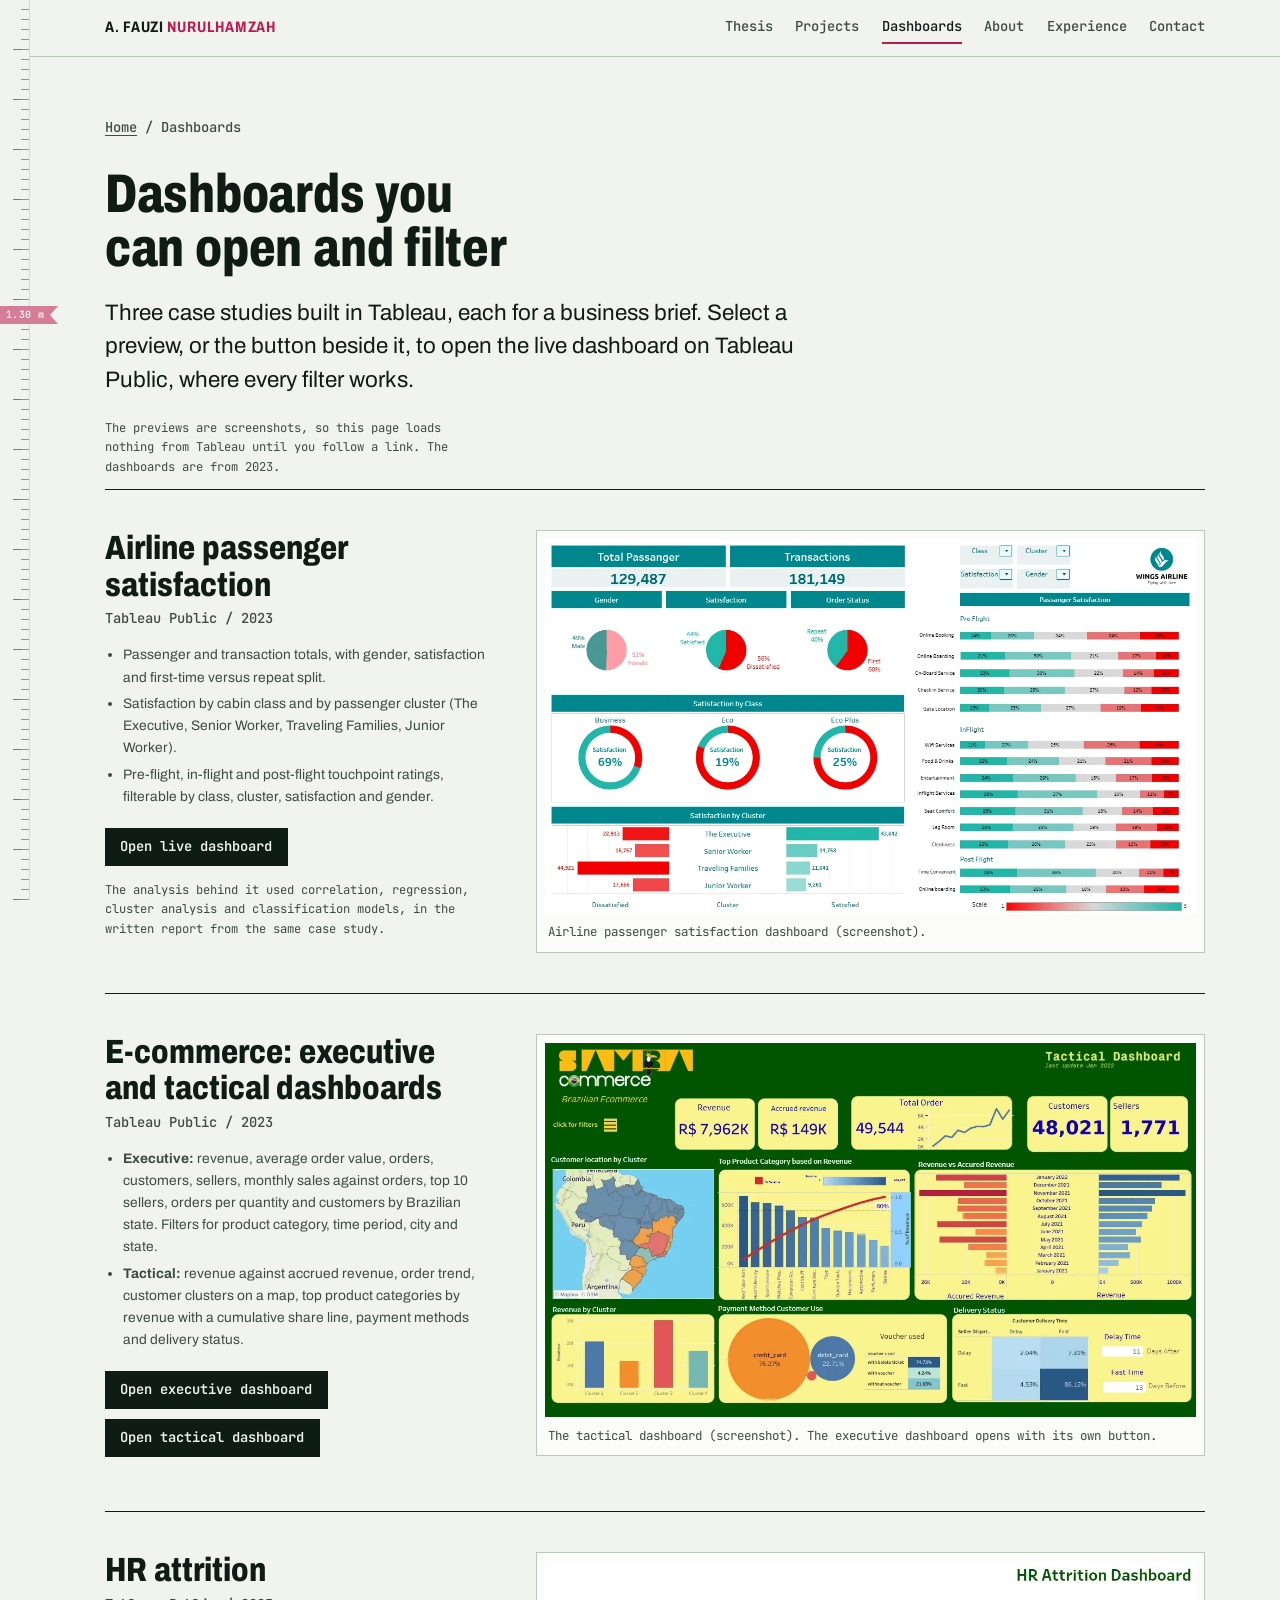
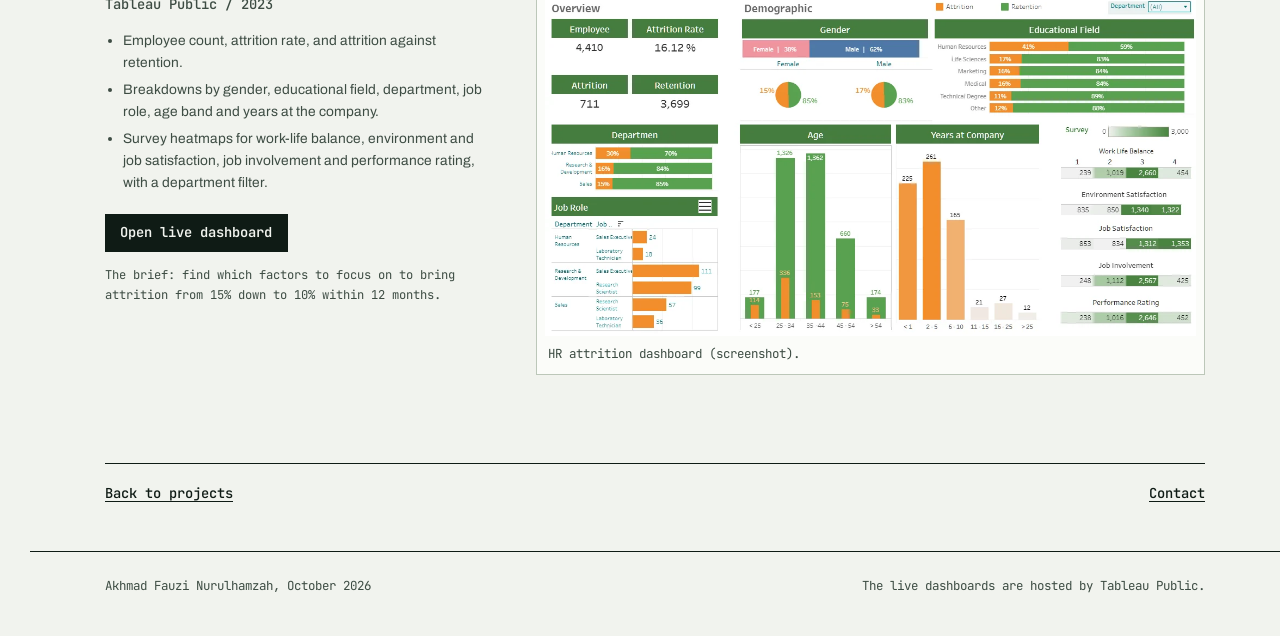
==== dashboards/index.html @ 2d0d829c "Add dashboards page and homepage gallery with Tableau previews and live links Previews are local scr" ====
<!doctype html>
<html lang="en">
<head>
  <meta charset="utf-8">
  <meta name="viewport" content="width=device-width, initial-scale=1">
  <title>Dashboards | A. F. Nurulhamzah</title>
  <meta name="description" content="Tableau dashboards on airline passenger satisfaction, e-commerce performance (executive and tactical) and HR attrition, each open live on Tableau Public.">
  <meta name="color-scheme" content="light dark">
  <link rel="canonical" href="https://anurulhamzah.github.io/dashboards/">
  <link rel="icon" href="../assets/favicon.svg" type="image/svg+xml">
  <link rel="preload" href="../assets/fonts/archivo-var.woff2" as="font" type="font/woff2" crossorigin>
  <link rel="stylesheet" href="../assets/css/style.css">
  <meta property="og:type" content="website">
  <meta property="og:title" content="Dashboards by Akhmad Fauzi Nurulhamzah">
  <meta property="og:description" content="Tableau dashboards you can open and filter live.">
  <meta property="og:url" content="https://anurulhamzah.github.io/dashboards/">
  <meta property="og:image" content="https://anurulhamzah.github.io/assets/og-image.png">
  <meta property="og:image:alt" content="Akhmad Fauzi Nurulhamzah portfolio">
  <meta name="twitter:card" content="summary_large_image">
</head>
<body>
  <a class="skip" href="#main">Skip to content</a>
  <div class="ruler" aria-hidden="true"><span class="ruler__flag">1.30 m</span></div>
  <header class="site-header">
    <div class="wrap">
      <a class="brand" href="../">A. Fauzi <span>Nurulhamzah</span></a>
      <nav class="nav" aria-label="Primary">
        <a href="../#thesis">Thesis</a>
        <a href="../#work">Projects</a>
        <a href="./" aria-current="page">Dashboards</a>
        <a href="../#about">About</a>
        <a href="../#experience">Experience</a>
        <a href="../#contact">Contact</a>
      </nav>
    </div>
  </header>

  <main id="main" class="paper">
    <div class="wrap">
      <p class="crumbs"><a href="../">Home</a> / Dashboards</p>
      <h1>Dashboards you can open and filter</h1>
      <p class="lede" style="max-width:56ch">Three case studies built in Tableau, each for a business brief. Select a preview, or the button beside it, to open the live dashboard on Tableau Public, where every filter works.</p>
      <p class="dash__note" style="margin-top:1rem">The previews are screenshots, so this page loads nothing from Tableau until you follow a link. The dashboards are from 2023.</p>

      <article class="dash" id="passenger">
        <div>
          <h2>Airline passenger satisfaction</h2>
          <p class="dash__tool">Tableau Public / 2023</p>
          <ul class="shows">
            <li>Passenger and transaction totals, with gender, satisfaction and first-time versus repeat split.</li>
            <li>Satisfaction by cabin class and by passenger cluster (The Executive, Senior Worker, Traveling Families, Junior Worker).</li>
            <li>Pre-flight, in-flight and post-flight touchpoint ratings, filterable by class, cluster, satisfaction and gender.</li>
          </ul>
          <div class="dash__actions">
            <a class="btn" href="https://public.tableau.com/app/profile/akhmad.fauzi.nurulhamzah/viz/DashboardGFPSimplify/DashboardGFP" rel="noopener">Open live dashboard</a>
          </div>
          <p class="dash__note">The analysis behind it used correlation, regression, cluster analysis and classification models, in the written report from the same case study.</p>
        </div>
        <figure class="dash__media">
          <div class="plate">
            <a href="https://public.tableau.com/app/profile/akhmad.fauzi.nurulhamzah/viz/DashboardGFPSimplify/DashboardGFP" rel="noopener" aria-label="Open the live airline passenger satisfaction dashboard on Tableau Public">
              <img src="../assets/img/dash-passenger.webp" width="1200" height="698" loading="lazy" alt="Teal airline passenger satisfaction dashboard: totals of passengers and transactions, pie charts by gender, satisfaction and order status, satisfaction by class and by cluster, and rated touchpoints before, during and after the flight.">
            </a>
            <figcaption>Airline passenger satisfaction dashboard (screenshot).</figcaption>
          </div>
        </figure>
      </article>

      <article class="dash" id="samba">
        <div>
          <h2>E-commerce: executive and tactical dashboards</h2>
          <p class="dash__tool">Tableau Public / 2023</p>
          <ul class="shows">
            <li><strong>Executive:</strong> revenue, average order value, orders, customers, sellers, monthly sales against orders, top 10 sellers, orders per quantity and customers by Brazilian state. Filters for product category, time period, city and state.</li>
            <li><strong>Tactical:</strong> revenue against accrued revenue, order trend, customer clusters on a map, top product categories by revenue with a cumulative share line, payment methods and delivery status.</li>
          </ul>
          <div class="dash__actions">
            <a class="btn" href="https://public.tableau.com/app/profile/akhmad.fauzi.nurulhamzah/viz/W10W11AkhmadFauziNurulhamzahIntermediate/Dashboard" rel="noopener">Open executive dashboard</a>
            <a class="btn" href="https://public.tableau.com/app/profile/akhmad.fauzi.nurulhamzah/viz/W10W11_JAN23_Akhmaf_Fauzi_Advanced_Samba_Commerce/Dashboard2" rel="noopener">Open tactical dashboard</a>
          </div>
        </div>
        <figure class="dash__media">
          <div class="plate">
            <a href="https://public.tableau.com/app/profile/akhmad.fauzi.nurulhamzah/viz/W10W11_JAN23_Akhmaf_Fauzi_Advanced_Samba_Commerce/Dashboard2" rel="noopener" aria-label="Open the live tactical dashboard on Tableau Public">
              <img src="../assets/img/dash-samba-tactical.webp" width="1200" height="688" loading="lazy" alt="Green and yellow tactical dashboard for a Brazilian e-commerce company: revenue, orders, customers and sellers, a map of customer clusters, top product categories by revenue, payment methods and delivery status.">
            </a>
            <figcaption>The tactical dashboard (screenshot). The executive dashboard opens with its own button.</figcaption>
          </div>
        </figure>
      </article>

      <article class="dash" id="hr">
        <div>
          <h2>HR attrition</h2>
          <p class="dash__tool">Tableau Public / 2023</p>
          <ul class="shows">
            <li>Employee count, attrition rate, and attrition against retention.</li>
            <li>Breakdowns by gender, educational field, department, job role, age band and years at the company.</li>
            <li>Survey heatmaps for work-life balance, environment and job satisfaction, job involvement and performance rating, with a department filter.</li>
          </ul>
          <div class="dash__actions">
            <a class="btn" href="https://public.tableau.com/app/profile/akhmad.fauzi.nurulhamzah/viz/HRAttrition_16854692221310/Dashboard1" rel="noopener">Open live dashboard</a>
          </div>
          <p class="dash__note">The brief: find which factors to focus on to bring attrition from 15% down to 10% within 12 months.</p>
        </div>
        <figure class="dash__media">
          <div class="plate">
            <a href="https://public.tableau.com/app/profile/akhmad.fauzi.nurulhamzah/viz/HRAttrition_16854692221310/Dashboard1" rel="noopener" aria-label="Open the live HR attrition dashboard on Tableau Public">
              <img src="../assets/img/dash-hr-attrition.webp" width="1200" height="688" loading="lazy" alt="Green and orange HR attrition dashboard: employee, attrition and retention counts, gender and education breakdowns, department, job role, age and years at company charts, and survey score heatmaps.">
            </a>
            <figcaption>HR attrition dashboard (screenshot).</figcaption>
          </div>
        </figure>
      </article>

      <div class="next"><a href="../#work">Back to projects</a><a href="../#contact">Contact</a></div>
    </div>
  </main>

  <footer class="site-footer">
    <div class="wrap">
      <span>Akhmad Fauzi Nurulhamzah, October 2026</span>
      <span>The live dashboards are hosted by Tableau Public.</span>
    </div>
  </footer>
  <script src="../assets/js/main.js" defer></script>
</body>
</html>
---- assets/css/style.css ----
/* Akhmad Fauzi Nurulhamzah - portfolio
   Concept: a forest-inventory field sheet. A breast-height ruler runs down the margin,
   with a survey-tape flag at 1.30 m, the height at which tree diameter (DBH) is measured. */

@font-face {
  font-family: "Archivo";
  src: url("../fonts/archivo-var.woff2") format("woff2");
  font-weight: 100 900;
  font-stretch: 62% 125%;
  font-style: normal;
  font-display: swap;
}
@font-face {
  font-family: "JetBrains Mono";
  src: url("../fonts/jetbrains-mono-var.woff2") format("woff2");
  font-weight: 100 800;
  font-style: normal;
  font-display: swap;
}

:root {
  --paper: #f1f3ee;
  --paper-2: #e5e9e0;
  --plate: #fbfcf9;
  --ink: #0f1b15;
  --ink-2: #3d4c43;
  --rule: #bcc7b9;
  --canopy: #1d5a46;
  --tape: #bd1b50;
  --tape-ink: #ffffff;
  --focus: #0f1b15;

  --font-sans: "Archivo", "Segoe UI", system-ui, -apple-system, "Helvetica Neue", Arial, sans-serif;
  --font-mono: "JetBrains Mono", ui-monospace, "Cascadia Mono", Consolas, monospace;

  --step--1: clamp(0.8rem, 0.78rem + 0.1vw, 0.875rem);
  --step-0: clamp(1rem, 0.97rem + 0.15vw, 1.0625rem);
  --step-1: clamp(1.2rem, 1.1rem + 0.5vw, 1.4rem);
  --step-2: clamp(1.5rem, 1.25rem + 1.2vw, 2.1rem);
  --step-3: clamp(2rem, 1.5rem + 2.4vw, 3.4rem);
  --step-4: clamp(2.5rem, 1.6rem + 4.4vw, 5.2rem);

  --gutter: clamp(1rem, 4vw, 2.5rem);
  --measure: 66ch;
  --max: 1180px;
}

@media (prefers-color-scheme: dark) {
  :root {
    --paper: #0b140f;
    --paper-2: #131f18;
    --plate: #e9eee5;
    --ink: #e9efe6;
    --ink-2: #a8b8ae;
    --rule: #2b3b31;
    --canopy: #6fcf9f;
    --tape: #ff6b98;
    --tape-ink: #0b140f;
    --focus: #e9efe6;
  }
}

*, *::before, *::after { box-sizing: border-box; }
html { -webkit-text-size-adjust: 100%; scroll-padding-top: 5rem; }
body {
  margin: 0;
  background: var(--paper);
  color: var(--ink);
  font-family: var(--font-sans);
  font-size: var(--step-0);
  line-height: 1.6;
  font-feature-settings: "ss01", "tnum" 0;
  text-rendering: optimizeLegibility;
}
img, svg { max-width: 100%; height: auto; display: block; }
figure { margin: 0; }
.hero__grid > *, .feature > *, .row > *, .approach > *, .about > *, .contact > *, .skills > div > *,
.timeline > li > *, .paper__grid > *, .section__head > * { min-width: 0; }
.facts > div, .keynums > div { min-width: 0; overflow-wrap: anywhere; }
a { color: inherit; text-decoration-thickness: 1px; text-underline-offset: 0.2em; }
a:hover { color: var(--canopy); }
:focus-visible { outline: 3px solid var(--focus); outline-offset: 3px; border-radius: 2px; }
::selection { background: var(--tape); color: var(--tape-ink); }

.skip {
  position: absolute; left: var(--gutter); top: -4rem; z-index: 100;
  background: var(--ink); color: var(--paper); padding: 0.6rem 1rem;
}
.skip:focus { top: 0.5rem; }

.wrap { width: 100%; max-width: var(--max); margin-inline: auto; padding-inline: var(--gutter); }

/* ---------- ruler: the visual signature ---------- */
.ruler {
  position: fixed; inset: 0 auto 0 0; width: 30px; z-index: 5; pointer-events: none;
  border-right: 1px solid var(--rule);
  background:
    repeating-linear-gradient(to top, var(--ink-2) 0 1px, transparent 1px 10px) right / 8px 100% no-repeat,
    repeating-linear-gradient(to top, var(--ink) 0 1px, transparent 1px 50px) right / 16px 100% no-repeat;
  opacity: 0.55;
  display: none;
}
.ruler__flag {
  position: absolute; left: 0; top: 35%; transform: translateY(-50%);
  height: 18px; width: 58px; background: var(--tape); color: var(--tape-ink);
  font: 600 10px/18px var(--font-mono); letter-spacing: 0.04em; padding-left: 6px;
  clip-path: polygon(0 0, 100% 0, calc(100% - 8px) 50%, 100% 100%, 0 100%);
  opacity: 1;
}
@media (min-width: 1100px) {
  .ruler { display: block; }
  body { padding-left: 30px; }
}

/* ---------- header ---------- */
.site-header {
  position: sticky; top: 0; z-index: 20;
  background: color-mix(in srgb, var(--paper) 94%, transparent);
  backdrop-filter: blur(6px);
  border-bottom: 1px solid var(--rule);
}
.site-header .wrap { display: flex; align-items: center; justify-content: space-between; gap: 1rem; min-height: 3.5rem; }
.brand { font: 700 0.95rem/1 var(--font-sans); font-stretch: 80%; letter-spacing: 0.06em; text-transform: uppercase; text-decoration: none; white-space: nowrap; }
.brand span { color: var(--tape); }
.nav { display: flex; gap: 0.25rem 1.4rem; overflow-x: auto; scrollbar-width: none; }
.nav::-webkit-scrollbar { display: none; }
.nav a { font: 500 var(--step--1)/1 var(--font-mono); text-decoration: none; padding: 0.5rem 0; white-space: nowrap; border-bottom: 2px solid transparent; color: var(--ink-2); }
.nav a:hover, .nav a[aria-current="true"], .nav a[aria-current="page"] { color: var(--ink); border-bottom-color: var(--tape); }

/* ---------- type ---------- */
h1, h2, h3, h4 { font-family: var(--font-sans); margin: 0; line-height: 1.08; letter-spacing: -0.01em; }
h1 { font-size: var(--step-4); font-weight: 800; font-stretch: 78%; letter-spacing: -0.005em; word-spacing: 0.06em; line-height: 1; text-wrap: balance; }
h2 { font-size: var(--step-3); font-weight: 800; font-stretch: 80%; letter-spacing: 0; word-spacing: 0.05em; text-wrap: balance; }
h3 { font-size: var(--step-1); font-weight: 700; font-stretch: 92%; line-height: 1.2; letter-spacing: 0; word-spacing: 0.04em; }
p { margin: 0 0 1em; max-width: var(--measure); text-wrap: pretty; }
.mono, .kicker, .meta, .tag { font-family: var(--font-mono); }
.kicker { font-size: var(--step--1); letter-spacing: 0.02em; color: var(--ink-2); margin: 0 0 1.25rem; }
.kicker b { color: var(--tape); font-weight: 600; }
.lede { font-size: var(--step-1); line-height: 1.5; max-width: 38ch; }
.small { font-size: var(--step--1); color: var(--ink-2); }

/* ---------- hero ---------- */
.hero { padding-block: clamp(2.5rem, 7vw, 5.5rem) clamp(2rem, 5vw, 3.5rem); }
.hero__grid { display: grid; gap: 2.5rem clamp(1.5rem, 4vw, 4rem); grid-template-columns: minmax(0, 1fr); align-items: start; }
@media (min-width: 960px) { .hero__grid { grid-template-columns: minmax(0, 7fr) minmax(0, 5fr); } }
.hero h1 { margin-bottom: 1.5rem; max-width: 19ch; font-size: clamp(2.4rem, 1.5rem + 3.8vw, 4.6rem); }
.hero .lede { margin-bottom: 1.5rem; max-width: 52ch; font-size: var(--step-0); line-height: 1.6; }
.actions { display: flex; flex-wrap: wrap; gap: 0.75rem 1rem; align-items: center; margin-top: 1.75rem; }
.btn {
  display: inline-block; font: 600 var(--step--1)/1 var(--font-mono); text-decoration: none;
  padding: 0.85rem 1.1rem; border: 1px solid var(--ink); background: var(--ink); color: var(--paper);
}
.btn:hover { background: var(--tape); border-color: var(--tape); color: var(--tape-ink); }
.btn--ghost { background: transparent; color: var(--ink); }
.linkrow { display: flex; flex-wrap: wrap; gap: 0.4rem 1.25rem; font: 500 var(--step--1)/1.4 var(--font-mono); }
.linkrow a { text-decoration-color: var(--rule); }

.plate { background: var(--plate); padding: 0.6rem; border: 1px solid var(--rule); }
.plate img { width: 100%; }
.plate--scroll { overflow-x: auto; }
.plate--scroll img { min-width: 640px; }
.plate__pair { display: grid; gap: 0.6rem; }
.plate figcaption, .figure figcaption { font: 400 0.78rem/1.5 var(--font-mono); color: var(--ink-2); padding: 0.6rem 0.2rem 0.1rem; }
.plate figcaption { color: #3d4c43; }
.tagline { position: relative; }
.tagline::before { content: attr(data-label); position: absolute; left: 0.5rem; top: 0.5rem; background: var(--ink); color: var(--paper); font: 600 0.68rem/1 var(--font-mono); padding: 0.3rem 0.45rem; letter-spacing: 0.04em; }

/* facts strip */
.facts { display: grid; grid-template-columns: repeat(auto-fit, minmax(210px, 1fr)); border-top: 1px solid var(--ink); border-bottom: 1px solid var(--rule); margin-top: clamp(2rem, 5vw, 3.5rem); }
.facts > div { padding: 1rem 1.25rem 1.1rem 0; }
.facts dt { font: 500 0.72rem/1.2 var(--font-mono); text-transform: uppercase; letter-spacing: 0.08em; color: var(--ink-2); margin-bottom: 0.45rem; }
.facts dd { margin: 0; font-weight: 600; font-stretch: 90%; line-height: 1.3; }
.facts dd small { display: block; font-weight: 400; color: var(--ink-2); font-size: var(--step--1); margin-top: 0.2rem; font-stretch: 100%; }

/* ---------- sections ---------- */
.section { padding-block: clamp(3rem, 8vw, 6rem); border-top: 1px solid var(--rule); }
.section--tint { background: var(--paper-2); }
.section__head { display: grid; gap: 0.75rem 2rem; grid-template-columns: 1fr; margin-bottom: clamp(1.75rem, 4vw, 3rem); }
@media (min-width: 900px) { .section__head { grid-template-columns: 12rem minmax(0, 1fr); align-items: baseline; } }
.section__no { font: 500 var(--step--1)/1 var(--font-mono); color: var(--ink-2); }
.section__no b { color: var(--tape); font-weight: 600; }
.section__intro { max-width: 60ch; margin-top: 1rem; color: var(--ink-2); }

/* featured thesis */
.feature { display: grid; gap: 2rem clamp(1.5rem, 4vw, 3.5rem); grid-template-columns: 1fr; padding-bottom: clamp(2rem, 5vw, 3.5rem); border-bottom: 1px solid var(--ink); }
@media (min-width: 960px) { .feature { grid-template-columns: minmax(0, 5fr) minmax(0, 6fr); align-items: start; } }
.feature h3 { font-size: var(--step-2); font-stretch: 78%; font-weight: 800; margin-bottom: 1rem; }
.keynums { display: grid; grid-template-columns: repeat(3, minmax(0, 1fr)); gap: 0; margin: 1.5rem 0; border-top: 1px solid var(--rule); }
.keynums > div { padding: 0.9rem 0.8rem 0.9rem 0; border-bottom: 1px solid var(--rule); }
.keynums b { display: block; font: 700 var(--step-2)/1 var(--font-mono); letter-spacing: -0.03em; }
.keynums span { display: block; font: 400 0.74rem/1.4 var(--font-mono); color: var(--ink-2); margin-top: 0.4rem; }
.callout { border-left: 3px solid var(--tape); padding: 0.1rem 0 0.1rem 1rem; margin: 1.25rem 0; max-width: 60ch; font-size: var(--step--1); color: var(--ink-2); }
.callout strong { color: var(--ink); }

/* project index rows */
.rows { list-style: none; margin: 0; padding: 0; }
.row { display: grid; gap: 0.5rem 2rem; grid-template-columns: 1fr; padding-block: 1.6rem; border-bottom: 1px solid var(--rule); }
@media (min-width: 900px) { .row { grid-template-columns: 4rem minmax(0, 6fr) minmax(0, 4fr) auto; align-items: baseline; } }
.row__no { font: 500 var(--step--1)/1 var(--font-mono); color: var(--tape); }
.row h3 a { text-decoration: none; }
.row h3 a:hover { text-decoration: underline; text-decoration-color: var(--tape); text-decoration-thickness: 2px; }
.row p { margin: 0.4rem 0 0; color: var(--ink-2); font-size: var(--step--1); max-width: 56ch; }
.meta { font-size: 0.78rem; line-height: 1.6; color: var(--ink-2); }
.row__go { font: 600 var(--step--1)/1 var(--font-mono); text-decoration: none; white-space: nowrap; border-bottom: 2px solid var(--tape); padding-bottom: 0.2rem; justify-self: start; }
.row__go:hover { background: var(--tape); color: var(--tape-ink); }

.tags { display: flex; flex-wrap: wrap; gap: 0.35rem; list-style: none; margin: 0.75rem 0 0; padding: 0; }
.tag { font-size: 0.72rem; line-height: 1; padding: 0.35rem 0.5rem; border: 1px solid var(--rule); color: var(--ink-2); }

/* approach */
.approach { display: grid; gap: 2rem; grid-template-columns: 1fr; }
@media (min-width: 860px) { .approach { grid-template-columns: repeat(3, minmax(0, 1fr)); gap: 2.5rem; } }
.approach h3 { margin-bottom: 0.6rem; padding-top: 0.8rem; border-top: 3px solid var(--ink); }
.approach p { font-size: var(--step--1); color: var(--ink-2); }
.approach .proof { font: 400 0.78rem/1.5 var(--font-mono); color: var(--ink); }
.approach .proof a { color: var(--canopy); }

/* about */
.about { display: grid; gap: 2rem 4rem; grid-template-columns: 1fr; }
@media (min-width: 900px) { .about { grid-template-columns: minmax(0, 7fr) minmax(0, 5fr); } }
.about aside { font-size: var(--step--1); }
.about aside h3 { font: 600 0.74rem/1.2 var(--font-mono); text-transform: uppercase; letter-spacing: 0.08em; color: var(--ink-2); margin-bottom: 0.75rem; }
.stack-list { list-style: none; margin: 0 0 1.75rem; padding: 0; }
.stack-list li { padding: 0.65rem 0; border-bottom: 1px solid var(--rule); }
.stack-list li b { display: block; font-weight: 600; }

/* skills */
.skills { display: grid; gap: 0; grid-template-columns: 1fr; border-top: 1px solid var(--ink); }
.skills > div { display: grid; gap: 0.4rem 2rem; grid-template-columns: 1fr; padding: 1.15rem 0; border-bottom: 1px solid var(--rule); }
@media (min-width: 860px) { .skills > div { grid-template-columns: 14rem minmax(0, 1fr); } }
.skills dt { font-weight: 700; font-stretch: 90%; }
.skills dd { margin: 0; }
.skills dd p { margin: 0 0 0.35rem; max-width: none; }
.skills .shown { font: 400 0.76rem/1.6 var(--font-mono); color: var(--ink-2); }
.skills .shown a { color: var(--canopy); }

/* timeline */
.timeline { list-style: none; margin: 0 0 3rem; padding: 0; border-top: 1px solid var(--ink); }
.timeline > li { display: grid; gap: 0.35rem 2rem; grid-template-columns: minmax(0, 1fr); padding: 1.2rem 0; border-bottom: 1px solid var(--rule); }
@media (min-width: 860px) { .timeline > li { grid-template-columns: 11rem minmax(0, 1fr); } }
.timeline time { font: 500 var(--step--1)/1.5 var(--font-mono); color: var(--ink-2); }
.timeline h3 { font-size: var(--step-0); font-stretch: 95%; }
.timeline .org { color: var(--ink-2); font-size: var(--step--1); margin: 0.15rem 0 0.5rem; }
.timeline ul { margin: 0.4rem 0 0; padding-left: 1.1rem; max-width: 70ch; font-size: var(--step--1); color: var(--ink-2); }
.timeline > li > div > .type { display: inline-block; font: 600 0.68rem/1 var(--font-mono); letter-spacing: 0.06em; text-transform: uppercase; color: var(--tape); margin-bottom: 0.35rem; }
.subhead { font: 600 0.78rem/1 var(--font-mono); text-transform: uppercase; letter-spacing: 0.1em; color: var(--ink-2); margin: 0 0 0.9rem; }

/* contact */
.contact { display: grid; gap: 2rem; grid-template-columns: 1fr; }
@media (min-width: 860px) { .contact { grid-template-columns: minmax(0, 6fr) minmax(0, 5fr); align-items: end; } }
.contact__list { list-style: none; margin: 0; padding: 0; border-top: 1px solid var(--ink); }
.contact__list li { display: flex; justify-content: space-between; gap: 1rem; padding: 0.95rem 0; border-bottom: 1px solid var(--rule); font: 500 var(--step--1)/1.4 var(--font-mono); }
.contact__list a { text-decoration: none; border-bottom: 1px solid var(--tape); }
.contact__list a:hover { background: var(--tape); color: var(--tape-ink); }

.site-footer { border-top: 1px solid var(--ink); padding-block: 1.5rem 2.5rem; font: 400 0.78rem/1.6 var(--font-mono); color: var(--ink-2); }
.site-footer .wrap { display: flex; flex-wrap: wrap; justify-content: space-between; gap: 0.5rem 2rem; }

/* ---------- project / paper pages ---------- */
.paper { padding-block: clamp(2rem, 6vw, 4rem) 3rem; }
.crumbs { font: 500 var(--step--1)/1 var(--font-mono); color: var(--ink-2); margin-bottom: 2rem; }
.crumbs a { color: var(--ink-2); }
.paper h1 { font-size: var(--step-3); font-stretch: 76%; max-width: 22ch; margin-bottom: 1.25rem; }
.paper__byline { font: 400 var(--step--1)/1.7 var(--font-mono); color: var(--ink-2); margin: 0 0 1.5rem; max-width: none; }
.paper__grid { display: grid; gap: 2.5rem clamp(1.5rem, 4vw, 4rem); grid-template-columns: 1fr; margin-top: 2.5rem; }
@media (min-width: 1000px) { .paper__grid { grid-template-columns: 13rem minmax(0, 1fr); } }
.toc { font: 400 0.8rem/1.5 var(--font-mono); }
@media (min-width: 1000px) { .toc { position: sticky; top: 5rem; align-self: start; } }
.toc ol { list-style: none; margin: 0; padding: 0; border-top: 1px solid var(--ink); }
.toc li { border-bottom: 1px solid var(--rule); }
.toc a { display: block; padding: 0.5rem 0; text-decoration: none; color: var(--ink-2); }
.toc a:hover, .toc a[aria-current="true"] { color: var(--ink); }
.toc a[aria-current="true"] { box-shadow: inset 3px 0 var(--tape); padding-left: 0.6rem; }
.prose h2 { font-size: var(--step-2); font-stretch: 80%; margin: 3rem 0 1rem; padding-top: 1.25rem; border-top: 1px solid var(--ink); }
.prose h2:first-child { margin-top: 0; }
.prose h2 .sec { font: 500 var(--step--1)/1 var(--font-mono); color: var(--tape); margin-right: 0.6rem; vertical-align: 0.15em; letter-spacing: 0; }
.prose h3 { margin: 1.75rem 0 0.5rem; }
.prose ul, .prose ol { max-width: var(--measure); padding-left: 1.2rem; margin: 0 0 1.2em; }
.prose li { margin-bottom: 0.4rem; }
.prose .abstract { font-size: var(--step-1); line-height: 1.5; max-width: 52ch; }
.prose code { font-family: var(--font-mono); font-size: 0.88em; background: var(--paper-2); padding: 0.1em 0.3em; }
.facts--paper { margin-top: 1.5rem; }

.figure { margin: 2rem 0 2.25rem; max-width: 100%; }
.figure .plate { padding: 0.75rem; }
.figure figcaption b { color: var(--ink); font-weight: 600; }
.figure--grid .plate__pair { grid-template-columns: repeat(2, minmax(0, 1fr)); }
.chart { background: transparent; overflow-x: auto; }
.chart svg { width: 100%; min-width: 600px; height: auto; }
.chart figcaption { position: sticky; left: 0; }
.chart text { font-family: var(--font-mono); fill: var(--ink-2); font-size: 11px; paint-order: stroke; stroke: var(--paper); stroke-width: 3px; stroke-linejoin: round; }
.chart .c-ink { fill: var(--ink); }
.chart .c-strong { fill: var(--ink); font-weight: 600; }
.chart .c-canopy { fill: var(--canopy); stroke: none; }
.chart .c-tape { fill: var(--tape); stroke: none; }
.chart .s-canopy { stroke: var(--canopy); fill: none; }
.chart .s-tape { stroke: var(--tape); fill: none; }
.chart .s-rule { stroke: var(--rule); fill: none; }
.chart .s-ink { stroke: var(--ink); fill: none; }

.datatable { width: 100%; max-width: 44rem; border-collapse: collapse; font: 400 0.82rem/1.4 var(--font-mono); margin: 1.25rem 0 2rem; }
.datatable th, .datatable td { text-align: right; padding: 0.55rem 0.7rem; border-bottom: 1px solid var(--rule); }
.datatable th:first-child, .datatable td:first-child { text-align: left; padding-left: 0; }
.datatable thead th { border-bottom: 1px solid var(--ink); color: var(--ink-2); font-weight: 500; }
.datatable caption { text-align: left; font-weight: 600; color: var(--ink); padding-bottom: 0.6rem; }
.table-scroll { overflow-x: auto; }

.verify { font: 400 0.78rem/1.6 var(--font-mono); color: var(--ink-2); border: 1px dashed var(--rule); padding: 0.8rem 1rem; max-width: 60ch; margin: 1.5rem 0; }
.next { display: flex; flex-wrap: wrap; justify-content: space-between; gap: 1rem 2rem; margin-top: 3rem; padding-top: 1.25rem; border-top: 1px solid var(--ink); font: 500 var(--step--1)/1.4 var(--font-mono); }

.notfound { min-height: 60vh; display: grid; align-content: center; }
.notfound h1 { font-size: var(--step-4); }

/* ---------- dashboards ---------- */
.gallery { display: grid; gap: 1.5rem; grid-template-columns: minmax(0, 1fr); margin: 0 0 1.5rem; padding: 0; list-style: none; }
@media (min-width: 760px) { .gallery { grid-template-columns: repeat(3, minmax(0, 1fr)); } }
.gallery a { display: block; text-decoration: none; }
.gallery img, .dash__media img { aspect-ratio: 1200 / 690; object-fit: cover; object-position: top left; }
.gallery .plate { padding: 0.4rem; transition: outline-color 0.15s ease; outline: 2px solid transparent; }
.gallery a:hover .plate, .gallery a:focus-visible .plate { outline-color: var(--tape); }
.gallery b { display: block; margin-top: 0.7rem; font-weight: 700; font-stretch: 92%; }
.gallery span { display: block; font: 400 0.78rem/1.5 var(--font-mono); color: var(--ink-2); }

.dash { display: grid; gap: 1.5rem clamp(1.5rem, 4vw, 3rem); grid-template-columns: minmax(0, 1fr); padding-block: 2.5rem; border-top: 1px solid var(--ink); }
@media (min-width: 1000px) { .dash { grid-template-columns: minmax(0, 4fr) minmax(0, 7fr); align-items: start; } }
.dash > * { min-width: 0; }
.dash h2 { font-size: var(--step-2); font-stretch: 80%; margin-bottom: 0.4rem; }
.dash__tool { font: 500 var(--step--1)/1.4 var(--font-mono); color: var(--ink-2); margin: 0 0 1rem; }
.dash ul.shows { padding-left: 1.1rem; margin: 0 0 1.25rem; font-size: var(--step--1); color: var(--ink-2); max-width: 52ch; }
.dash ul.shows li { margin-bottom: 0.3rem; }
.dash__actions { display: flex; flex-wrap: wrap; gap: 0.6rem; margin-bottom: 0.9rem; }
.dash__actions .btn { padding: 0.7rem 0.9rem; }
.dash__note { font: 400 0.76rem/1.6 var(--font-mono); color: var(--ink-2); max-width: 52ch; }
.dash__media .plate { padding: 0.5rem; }
.dash__media a { display: block; outline: 2px solid transparent; outline-offset: 2px; transition: outline-color 0.15s ease; }
.dash__media a:hover, .dash__media a:focus-visible { outline-color: var(--tape); }

@media (prefers-reduced-motion: no-preference) {
  .btn, .row__go, .contact__list a, .nav a, .toc a { transition: background-color 0.15s ease, color 0.15s ease, border-color 0.15s ease; }
}
@media (prefers-reduced-motion: reduce) { html { scroll-behavior: auto; } }
@media (prefers-contrast: more) { :root { --rule: #6b7a70; } }
@media print {
  .site-header, .ruler, .skip, .toc, .actions { display: none; }
  body { padding-left: 0; background: #fff; color: #000; }
}
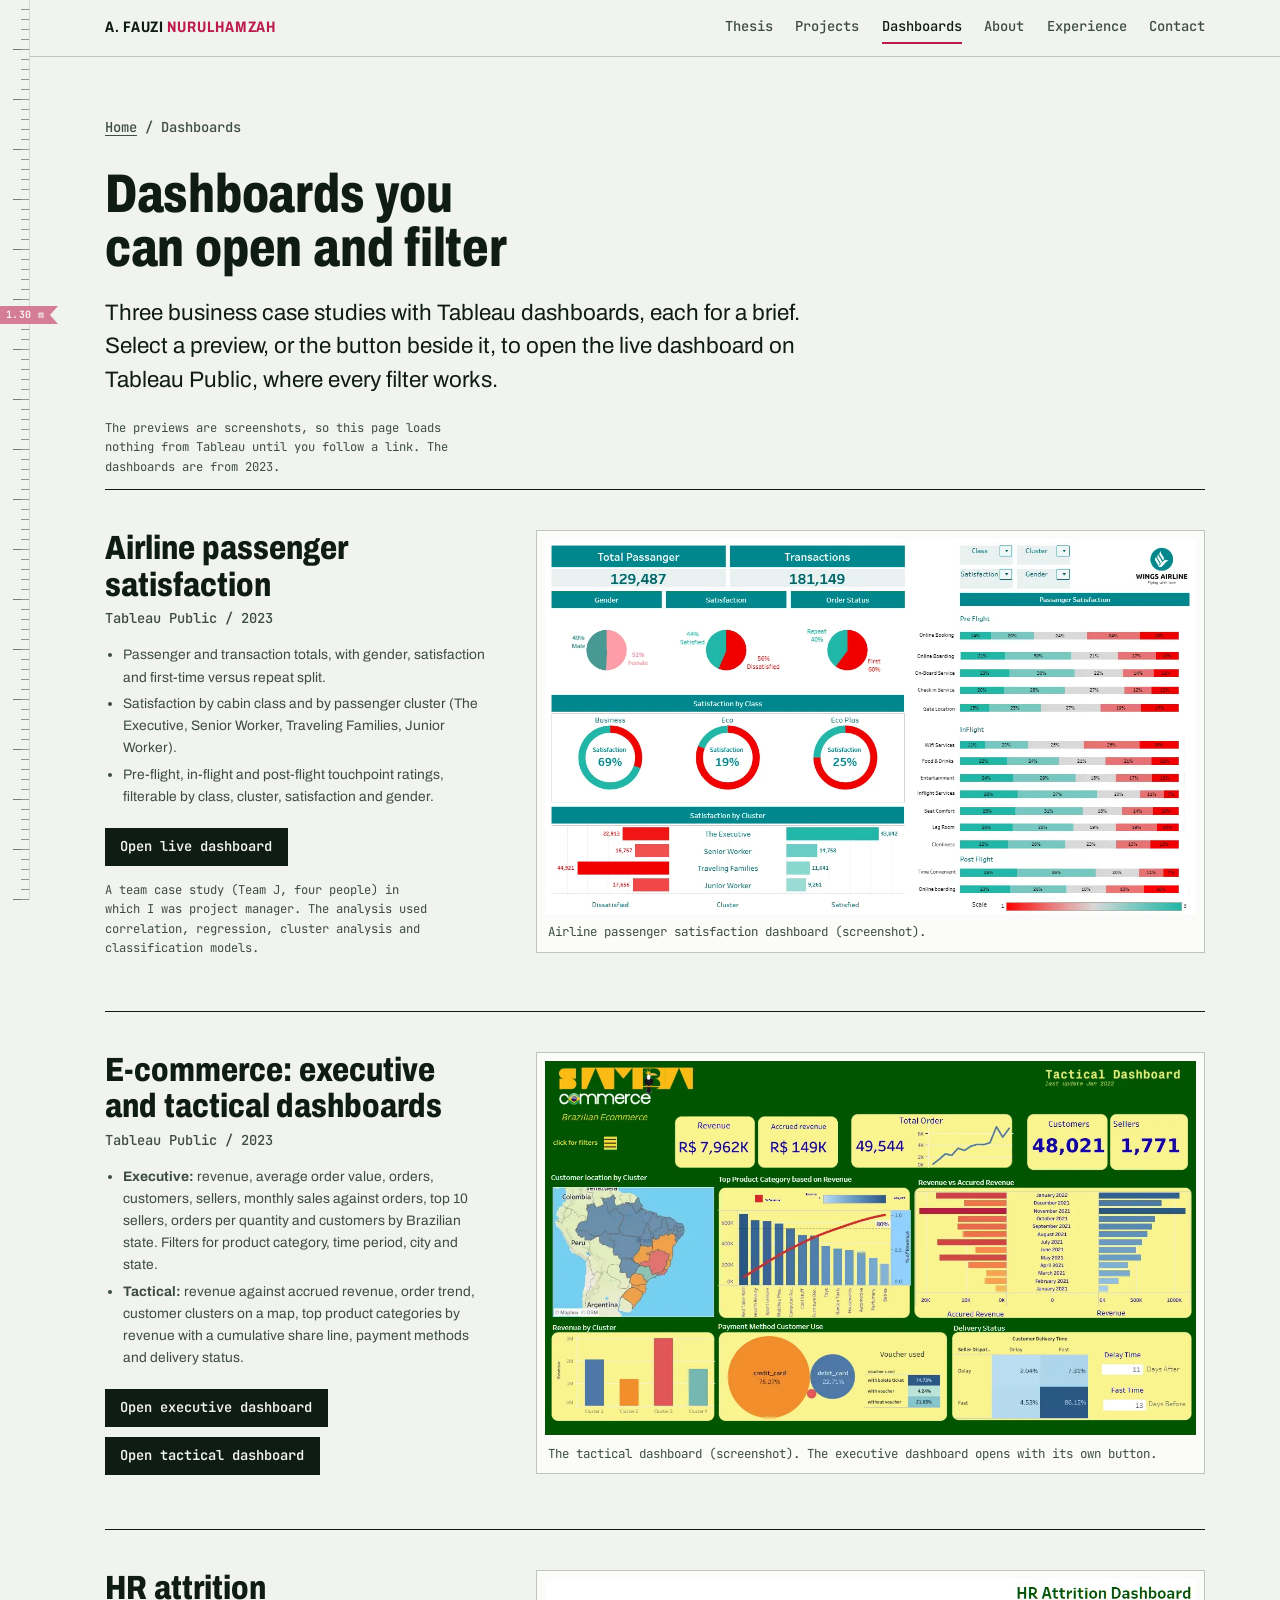
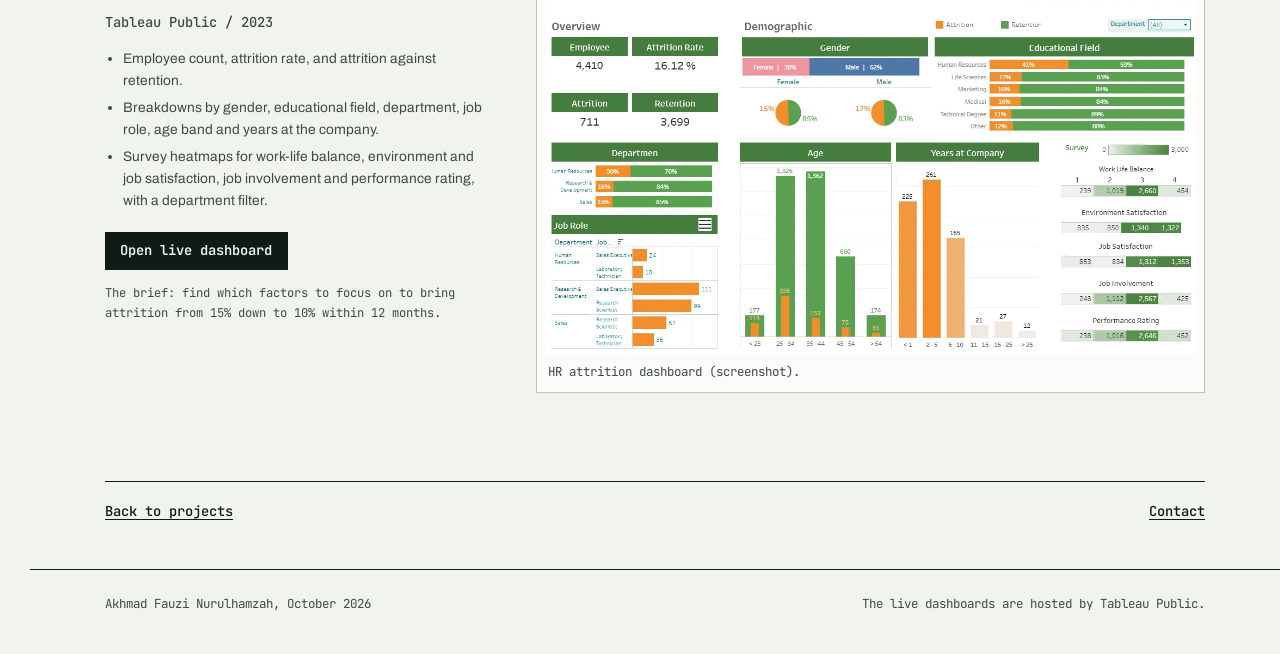
==== commit c1d584a5: "Link project code on GitHub; mark the passenger case as a team project Co-Authored-By: Claude Sonnet" ====
--- a/dashboards/index.html
+++ b/dashboards/index.html
@@ -39,7 +39,7 @@
     <div class="wrap">
       <p class="crumbs"><a href="../">Home</a> / Dashboards</p>
       <h1>Dashboards you can open and filter</h1>
-      <p class="lede" style="max-width:56ch">Three case studies built in Tableau, each for a business brief. Select a preview, or the button beside it, to open the live dashboard on Tableau Public, where every filter works.</p>
+      <p class="lede" style="max-width:56ch">Three business case studies with Tableau dashboards, each for a brief. Select a preview, or the button beside it, to open the live dashboard on Tableau Public, where every filter works.</p>
       <p class="dash__note" style="margin-top:1rem">The previews are screenshots, so this page loads nothing from Tableau until you follow a link. The dashboards are from 2023.</p>
 
       <article class="dash" id="passenger">
@@ -54,7 +54,7 @@
           <div class="dash__actions">
             <a class="btn" href="https://public.tableau.com/app/profile/akhmad.fauzi.nurulhamzah/viz/DashboardGFPSimplify/DashboardGFP" rel="noopener">Open live dashboard</a>
           </div>
-          <p class="dash__note">The analysis behind it used correlation, regression, cluster analysis and classification models, in the written report from the same case study.</p>
+          <p class="dash__note">A team case study (Team J, four people) in which I was project manager. The analysis used correlation, regression, cluster analysis and classification models.</p>
         </div>
         <figure class="dash__media">
           <div class="plate">
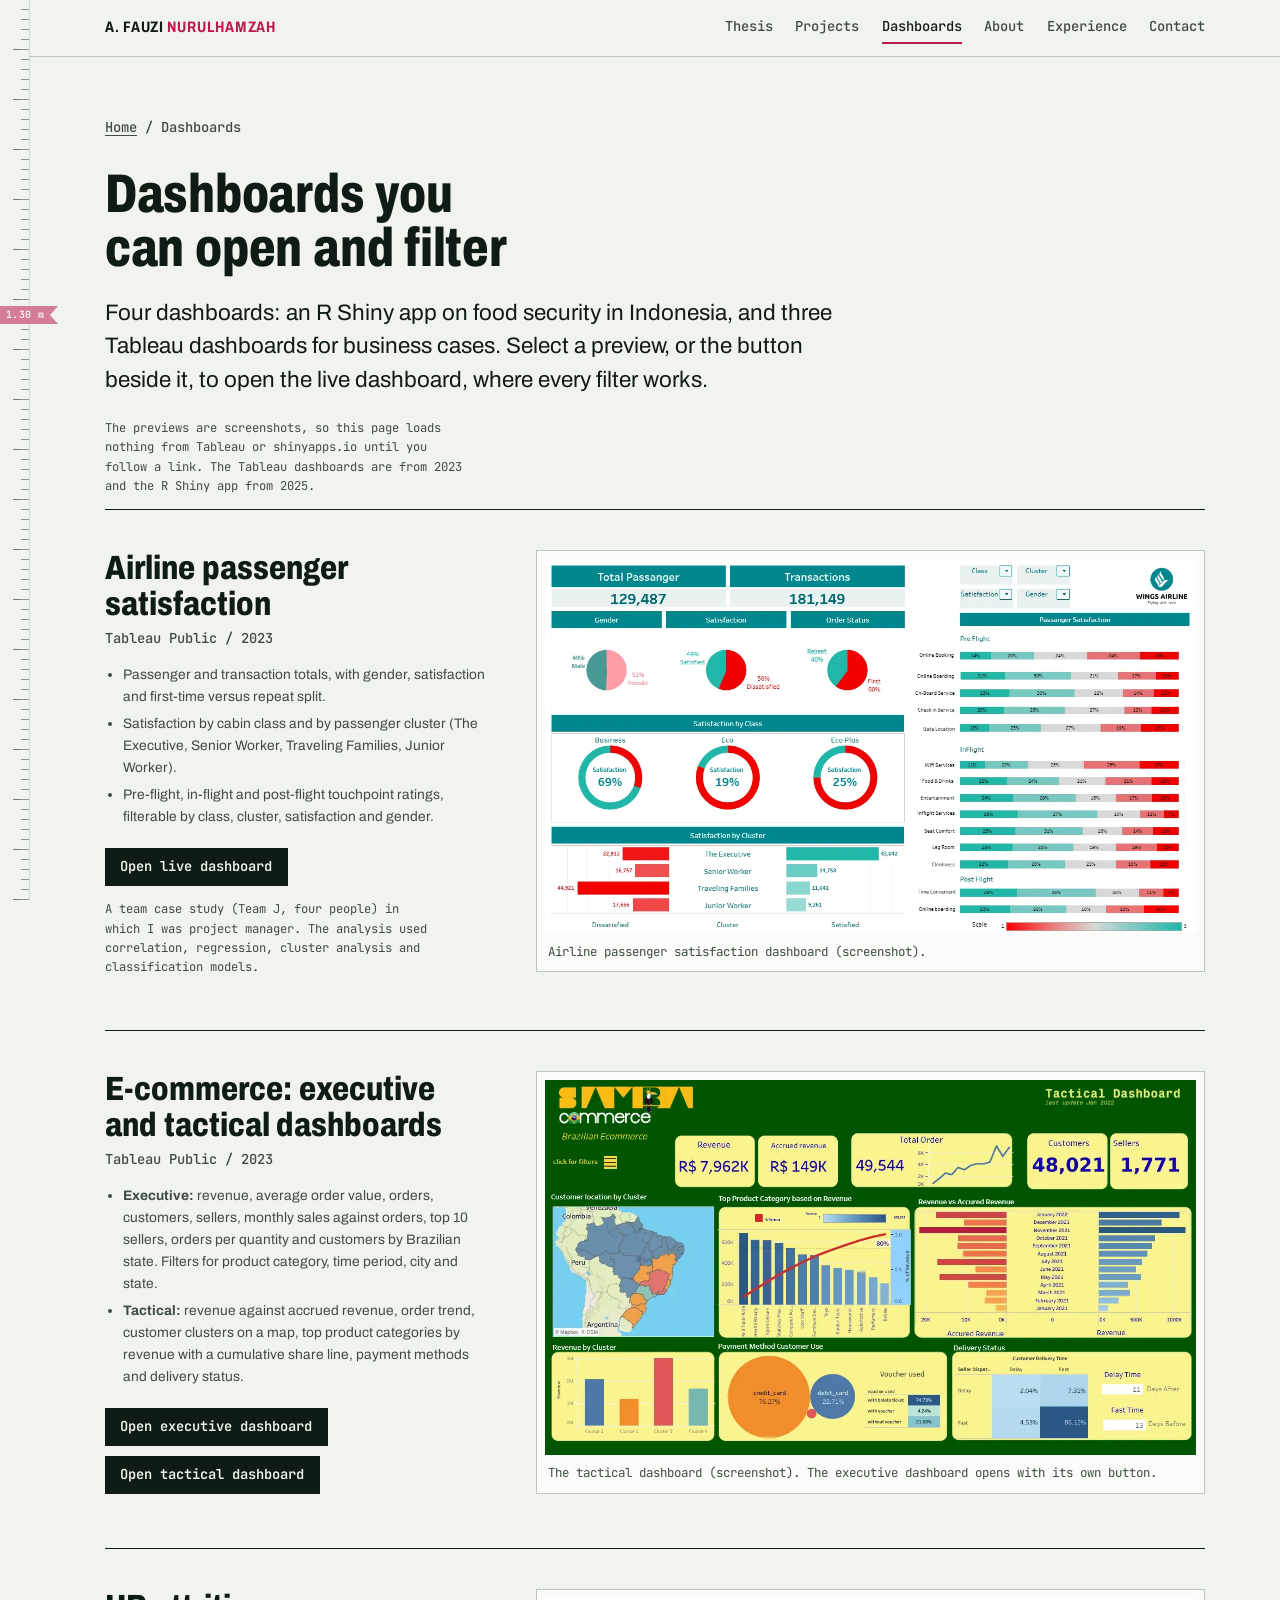
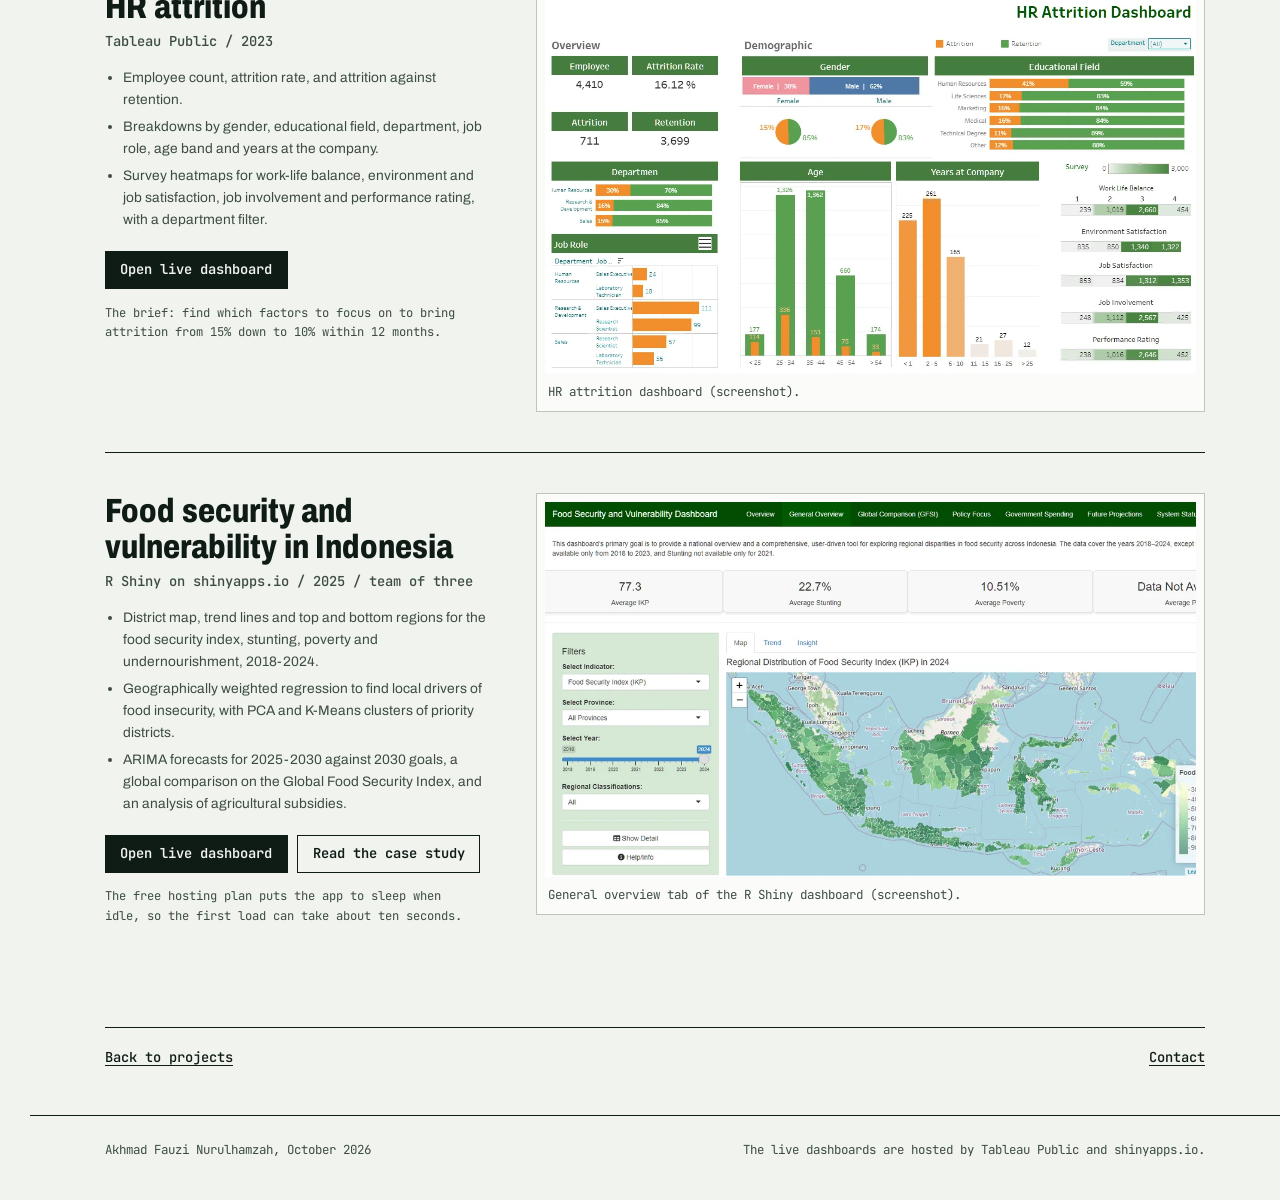
==== commit c082ff31: "Add the live R Shiny food security dashboard to the dashboards page, gallery and project page Co-Aut" ====
--- a/dashboards/index.html
+++ b/dashboards/index.html
@@ -4,7 +4,7 @@
   <meta charset="utf-8">
   <meta name="viewport" content="width=device-width, initial-scale=1">
   <title>Dashboards | A. F. Nurulhamzah</title>
-  <meta name="description" content="Tableau dashboards on airline passenger satisfaction, e-commerce performance (executive and tactical) and HR attrition, each open live on Tableau Public.">
+  <meta name="description" content="An R Shiny dashboard on food security in Indonesia, plus Tableau dashboards on airline satisfaction, e-commerce and HR attrition, each open live.">
   <meta name="color-scheme" content="light dark">
   <link rel="canonical" href="https://anurulhamzah.github.io/dashboards/">
   <link rel="icon" href="../assets/favicon.svg" type="image/svg+xml">
@@ -39,8 +39,8 @@
     <div class="wrap">
       <p class="crumbs"><a href="../">Home</a> / Dashboards</p>
       <h1>Dashboards you can open and filter</h1>
-      <p class="lede" style="max-width:56ch">Three business case studies with Tableau dashboards, each for a brief. Select a preview, or the button beside it, to open the live dashboard on Tableau Public, where every filter works.</p>
-      <p class="dash__note" style="margin-top:1rem">The previews are screenshots, so this page loads nothing from Tableau until you follow a link. The dashboards are from 2023.</p>
+      <p class="lede" style="max-width:56ch">Four dashboards: an R Shiny app on food security in Indonesia, and three Tableau dashboards for business cases. Select a preview, or the button beside it, to open the live dashboard, where every filter works.</p>
+      <p class="dash__note" style="margin-top:1rem">The previews are screenshots, so this page loads nothing from Tableau or shinyapps.io until you follow a link. The Tableau dashboards are from 2023 and the R Shiny app from 2025.</p>
 
       <article class="dash" id="passenger">
         <div>
@@ -113,6 +113,30 @@
         </figure>
       </article>
 
+      <article class="dash" id="food">
+        <div>
+          <h2>Food security and vulnerability in Indonesia</h2>
+          <p class="dash__tool">R Shiny on shinyapps.io / 2025 / team of three</p>
+          <ul class="shows">
+            <li>District map, trend lines and top and bottom regions for the food security index, stunting, poverty and undernourishment, 2018-2024.</li>
+            <li>Geographically weighted regression to find local drivers of food insecurity, with PCA and K-Means clusters of priority districts.</li>
+            <li>ARIMA forecasts for 2025-2030 against 2030 goals, a global comparison on the Global Food Security Index, and an analysis of agricultural subsidies.</li>
+          </ul>
+          <div class="dash__actions">
+            <a class="btn" href="https://anurulhamzah.shinyapps.io/food-security-dashboard-indonesia/" rel="noopener">Open live dashboard</a>
+            <a class="btn btn--ghost" href="../projects/food-security-dashboard/">Read the case study</a>
+          </div>
+          <p class="dash__note">The free hosting plan puts the app to sleep when idle, so the first load can take about ten seconds.</p>
+        </div>
+        <figure class="dash__media">
+          <div class="plate">
+            <a href="https://anurulhamzah.shinyapps.io/food-security-dashboard-indonesia/" rel="noopener" aria-label="Open the live food security dashboard on shinyapps.io">
+              <img src="../assets/img/dash-food-security.webp" width="1200" height="626" loading="lazy" alt="Food security dashboard with a green choropleth map of Indonesian districts coloured by food security index, summary values for average index, stunting and poverty, and filters for indicator, province, year and regional classification.">
+            </a>
+            <figcaption>General overview tab of the R Shiny dashboard (screenshot).</figcaption>
+          </div>
+        </figure>
+      </article>
       <div class="next"><a href="../#work">Back to projects</a><a href="../#contact">Contact</a></div>
     </div>
   </main>
@@ -120,7 +144,7 @@
   <footer class="site-footer">
     <div class="wrap">
       <span>Akhmad Fauzi Nurulhamzah, October 2026</span>
-      <span>The live dashboards are hosted by Tableau Public.</span>
+      <span>The live dashboards are hosted by Tableau Public and shinyapps.io.</span>
     </div>
   </footer>
   <script src="../assets/js/main.js" defer></script>
--- a/assets/css/style.css
+++ b/assets/css/style.css
@@ -313,7 +313,8 @@
 
 /* ---------- dashboards ---------- */
 .gallery { display: grid; gap: 1.5rem; grid-template-columns: minmax(0, 1fr); margin: 0 0 1.5rem; padding: 0; list-style: none; }
-@media (min-width: 760px) { .gallery { grid-template-columns: repeat(3, minmax(0, 1fr)); } }
+@media (min-width: 640px) { .gallery { grid-template-columns: repeat(2, minmax(0, 1fr)); } }
+@media (min-width: 1000px) { .gallery { grid-template-columns: repeat(4, minmax(0, 1fr)); } }
 .gallery a { display: block; text-decoration: none; }
 .gallery img, .dash__media img { aspect-ratio: 1200 / 690; object-fit: cover; object-position: top left; }
 .gallery .plate { padding: 0.4rem; transition: outline-color 0.15s ease; outline: 2px solid transparent; }
@@ -344,3 +345,12 @@
   .site-header, .ruler, .skip, .toc, .actions { display: none; }
   body { padding-left: 0; background: #fff; color: #000; }
 }
+
+/* more projects list */
+.more { list-style: none; margin: 0; padding: 0; border-top: 1px solid var(--ink); }
+.more li { display: grid; gap: 0.25rem 2rem; grid-template-columns: minmax(0, 1fr); padding: 0.9rem 0; border-bottom: 1px solid var(--rule); }
+@media (min-width: 860px) { .more li { grid-template-columns: minmax(0, 5fr) minmax(0, 7fr); align-items: baseline; } }
+.more a { text-decoration: none; }
+.more a:hover b { text-decoration: underline; text-decoration-color: var(--tape); text-decoration-thickness: 2px; }
+.more b { font-weight: 700; font-stretch: 92%; }
+.more span { font-size: var(--step--1); color: var(--ink-2); max-width: 62ch; }
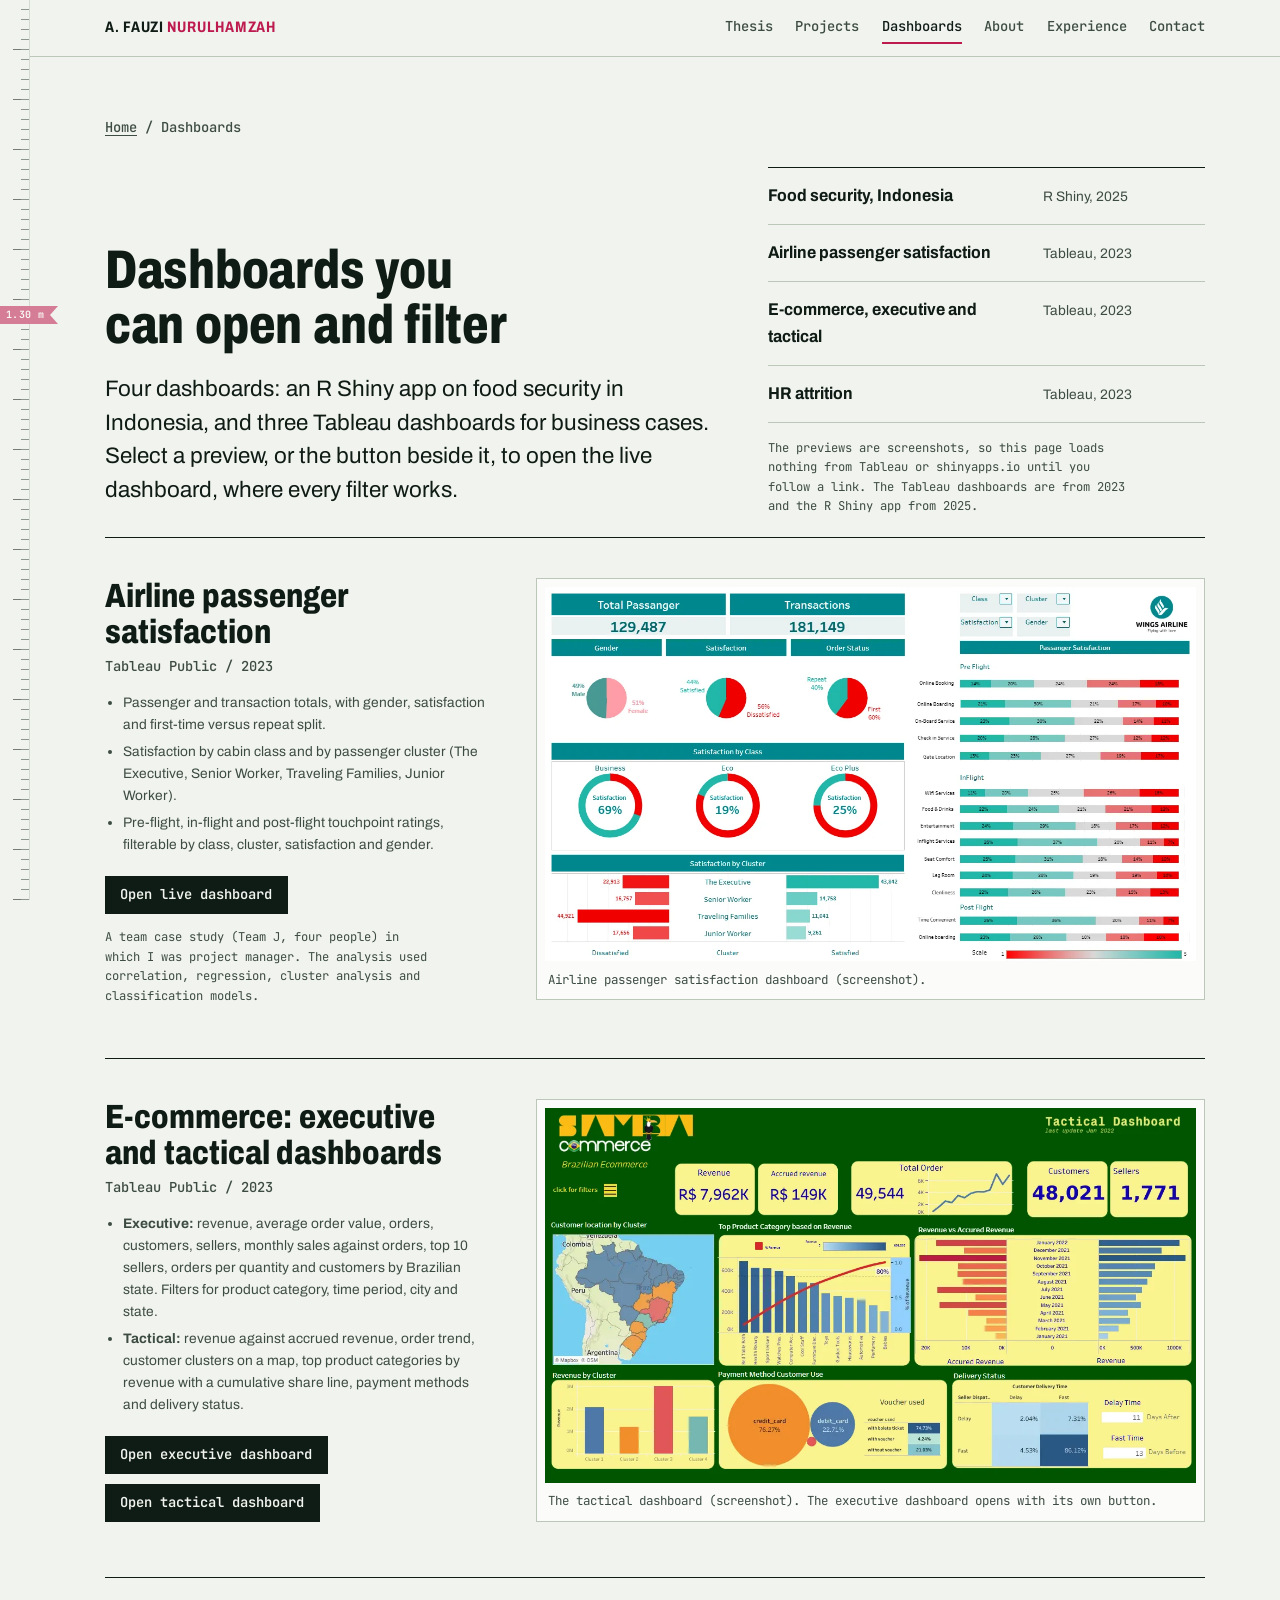
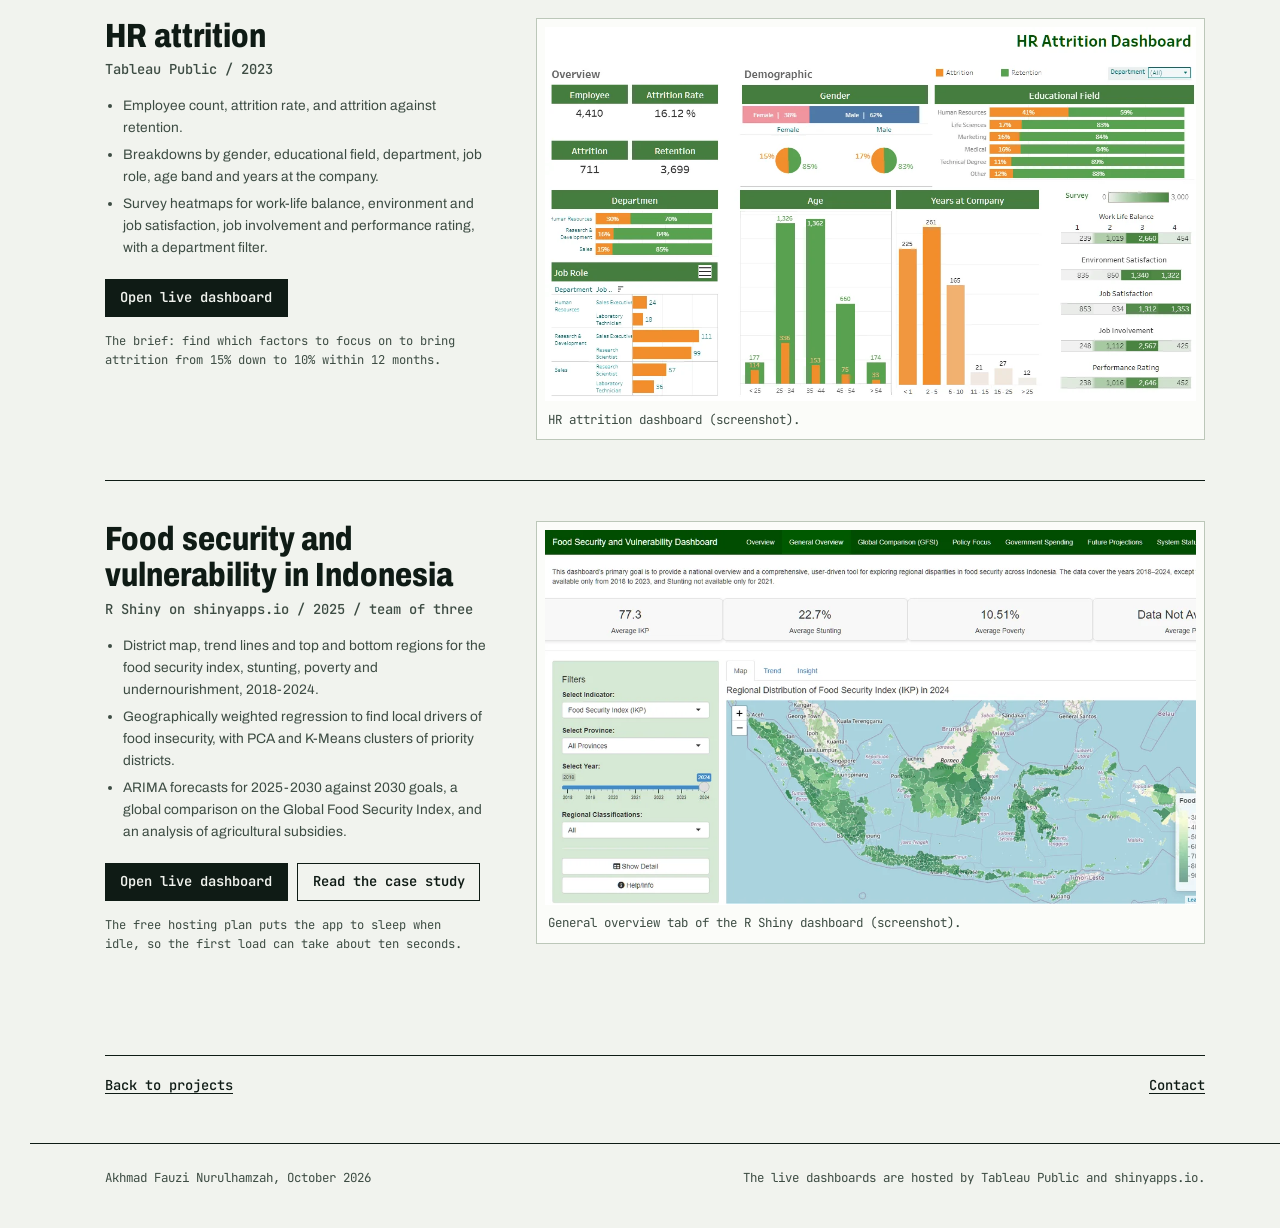
==== commit 9caf0a99: "Use the full page width: two-column rows with real charts on project pages, header facts beside titl" ====
--- a/dashboards/index.html
+++ b/dashboards/index.html
@@ -38,9 +38,21 @@
   <main id="main" class="paper">
     <div class="wrap">
       <p class="crumbs"><a href="../">Home</a> / Dashboards</p>
-      <h1>Dashboards you can open and filter</h1>
-      <p class="lede" style="max-width:56ch">Four dashboards: an R Shiny app on food security in Indonesia, and three Tableau dashboards for business cases. Select a preview, or the button beside it, to open the live dashboard, where every filter works.</p>
-      <p class="dash__note" style="margin-top:1rem">The previews are screenshots, so this page loads nothing from Tableau or shinyapps.io until you follow a link. The Tableau dashboards are from 2023 and the R Shiny app from 2025.</p>
+      <div class="paper__head">
+        <div class="paper__title">
+          <h1>Dashboards you can open and filter</h1>
+          <p class="lede" style="max-width:56ch">Four dashboards: an R Shiny app on food security in Indonesia, and three Tableau dashboards for business cases. Select a preview, or the button beside it, to open the live dashboard, where every filter works.</p>
+        </div>
+        <div>
+          <ul class="more" aria-label="The dashboards on this page">
+            <li><a href="#food"><b>Food security, Indonesia</b></a><span>R Shiny, 2025</span></li>
+            <li><a href="#passenger"><b>Airline passenger satisfaction</b></a><span>Tableau, 2023</span></li>
+            <li><a href="#samba"><b>E-commerce, executive and tactical</b></a><span>Tableau, 2023</span></li>
+            <li><a href="#hr"><b>HR attrition</b></a><span>Tableau, 2023</span></li>
+          </ul>
+          <p class="dash__note">The previews are screenshots, so this page loads nothing from Tableau or shinyapps.io until you follow a link. The Tableau dashboards are from 2023 and the R Shiny app from 2025.</p>
+        </div>
+      </div>
 
       <article class="dash" id="passenger">
         <div>
--- a/assets/css/style.css
+++ b/assets/css/style.css
@@ -41,7 +41,7 @@
   --step-4: clamp(2.5rem, 1.6rem + 4.4vw, 5.2rem);
 
   --gutter: clamp(1rem, 4vw, 2.5rem);
-  --measure: 66ch;
+  --measure: 74ch;
   --max: 1180px;
 }
 
@@ -162,6 +162,7 @@
 .plate__pair { display: grid; gap: 0.6rem; }
 .plate figcaption, .figure figcaption { font: 400 0.78rem/1.5 var(--font-mono); color: var(--ink-2); padding: 0.6rem 0.2rem 0.1rem; }
 .plate figcaption { color: #3d4c43; }
+.plate figcaption b, .figure .plate figcaption b { color: #0f1b15; }
 .tagline { position: relative; }
 .tagline::before { content: attr(data-label); position: absolute; left: 0.5rem; top: 0.5rem; background: var(--ink); color: var(--paper); font: 600 0.68rem/1 var(--font-mono); padding: 0.3rem 0.45rem; letter-spacing: 0.04em; }
 
@@ -354,3 +355,64 @@
 .more a:hover b { text-decoration: underline; text-decoration-color: var(--tape); text-decoration-thickness: 2px; }
 .more b { font-weight: 700; font-stretch: 92%; }
 .more span { font-size: var(--step--1); color: var(--ink-2); max-width: 62ch; }
+
+/* two-column project pages: text left, screens right */
+.split { display: grid; gap: 2rem clamp(1.5rem, 4vw, 3.5rem); grid-template-columns: minmax(0, 1fr); }
+@media (min-width: 1000px) { .split { grid-template-columns: minmax(0, 5fr) minmax(0, 6fr); align-items: start; } }
+.split .prose p, .split .prose ul { max-width: none; }
+.split__side .figure { margin: 0 0 1.25rem; }
+.split__side .plate { padding: 0.4rem; }
+
+/* editorial rows: text on the left, evidence on the right, aligned section by section */
+.rows2 { margin-top: 2.5rem; }
+.row2 { display: grid; gap: 1.5rem clamp(1.5rem, 4vw, 3.5rem); grid-template-columns: minmax(0, 1fr); border-top: 1px solid var(--ink); padding-top: 1.25rem; margin-top: 3rem; }
+.row2:first-child { margin-top: 0; }
+@media (min-width: 1000px) { .row2 { grid-template-columns: minmax(0, 6fr) minmax(0, 5fr); align-items: start; } }
+.row2 > * { min-width: 0; }
+.row2 .prose h2 { border-top: 0; padding-top: 0; margin-top: 0; }
+.row2 .prose p, .row2 .prose ul, .row2 .prose ol { max-width: none; }
+.row2__side .figure { margin: 0 0 1.25rem; }
+.row2__side > :last-child { margin-bottom: 0; }
+.row2__side .plate { padding: 0.4rem; }
+.row2__side .datatable { margin: 0 0 1.25rem; max-width: none; }
+.aside-note { font: 400 0.8rem/1.6 var(--font-mono); color: var(--ink-2); border-left: 3px solid var(--tape); padding: 0.2rem 0 0.2rem 1rem; margin: 0 0 1.25rem; }
+.aside-note b { color: var(--ink); font-weight: 600; }
+.flow { margin: 0 0 1.25rem; }
+.flow svg { width: 100%; height: auto; }
+.flow text { font-family: var(--font-mono); fill: var(--ink-2); font-size: 11px; }
+.flow .t { fill: var(--ink); font-weight: 600; font-size: 12px; }
+.flow rect { fill: none; stroke: var(--ink); stroke-width: 1.2; }
+.flow .hl { stroke: var(--tape); stroke-width: 2; }
+.flow path { stroke: var(--ink-2); fill: none; stroke-width: 1.2; }
+.flow .arr { fill: var(--ink-2); stroke: none; }
+/* earlier work: text left, list right */
+.earlier { display: grid; gap: 1.5rem clamp(1.5rem, 4vw, 3.5rem); grid-template-columns: minmax(0, 1fr); }
+@media (min-width: 900px) { .earlier { grid-template-columns: minmax(0, 5fr) minmax(0, 7fr); align-items: start; } }
+.earlier > * { min-width: 0; }
+.earlier .more { margin: 0; }
+.earlier .more li { align-items: baseline; }
+/* project page header: title on the left, key facts stacked on the right */
+.paper__head { display: grid; gap: 1.5rem clamp(1.5rem, 4vw, 3.5rem); grid-template-columns: minmax(0, 1fr); margin-bottom: 0.5rem; }
+.paper__head > * { min-width: 0; }
+@media (min-width: 1000px) {
+  .paper__head { grid-template-columns: minmax(0, 7fr) minmax(0, 5fr); align-items: end; }
+  .paper__head .facts { grid-template-columns: minmax(0, 1fr); margin-top: 0; }
+}
+.paper__head .facts > div { padding-right: 0; }
+.paper__head .facts > div + div { border-top: 1px solid var(--rule); }
+.paper__title h1 { max-width: 24ch; }
+
+/* experience bullets use the full column */
+.timeline ul { max-width: 92ch; }
+/* a continuation row inside a section */
+.row2--sub { border-top: 0; margin-top: 1.5rem; padding-top: 0; }
+.row2--sub .prose h3 { margin-top: 0; }
+
+/* charts in the narrow side column fit their box */
+.row2__side .chart { overflow: visible; }
+.row2__side .chart svg { min-width: 0; }
+
+/* dashboards header list */
+.paper__head .more li { grid-template-columns: minmax(0, 1fr); }
+@media (min-width: 640px) { .paper__head .more li { grid-template-columns: minmax(0, 3fr) minmax(0, 2fr); } }
+.paper__head .dash__note { margin-top: 1rem; }
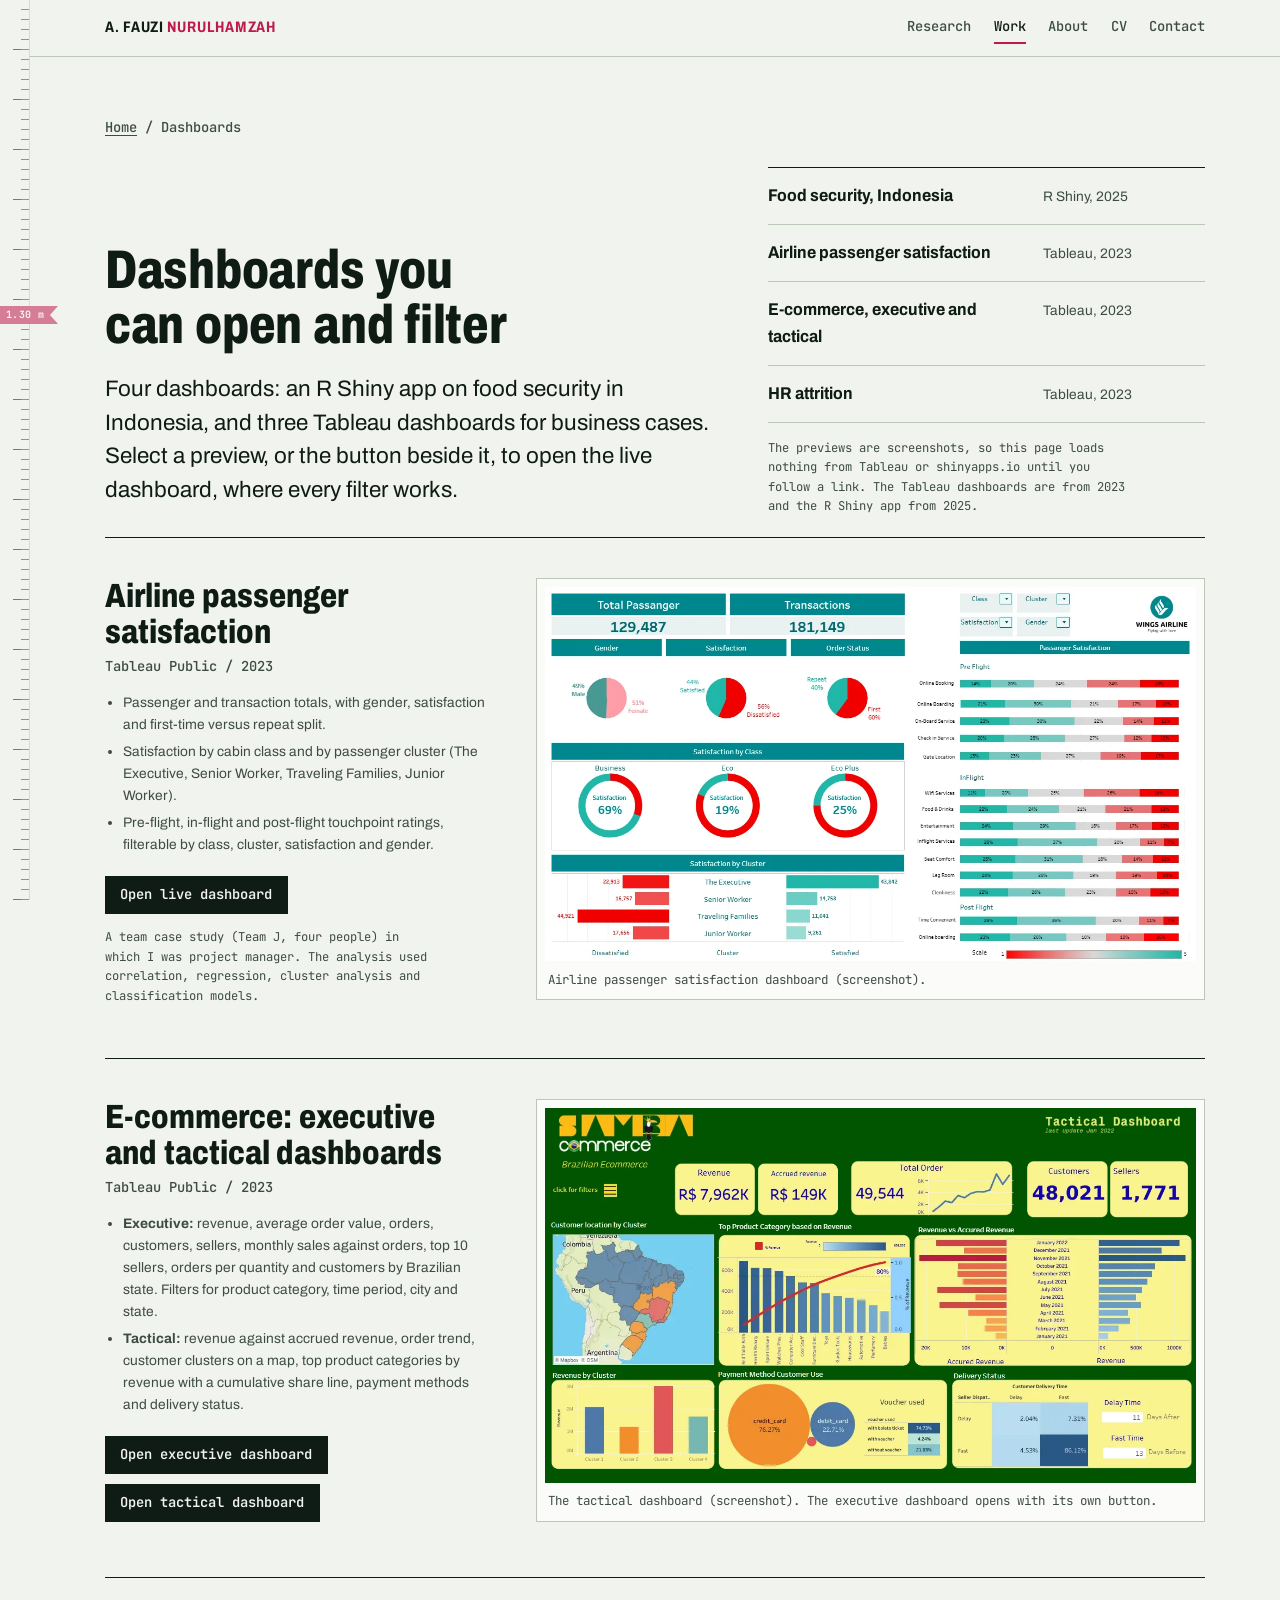
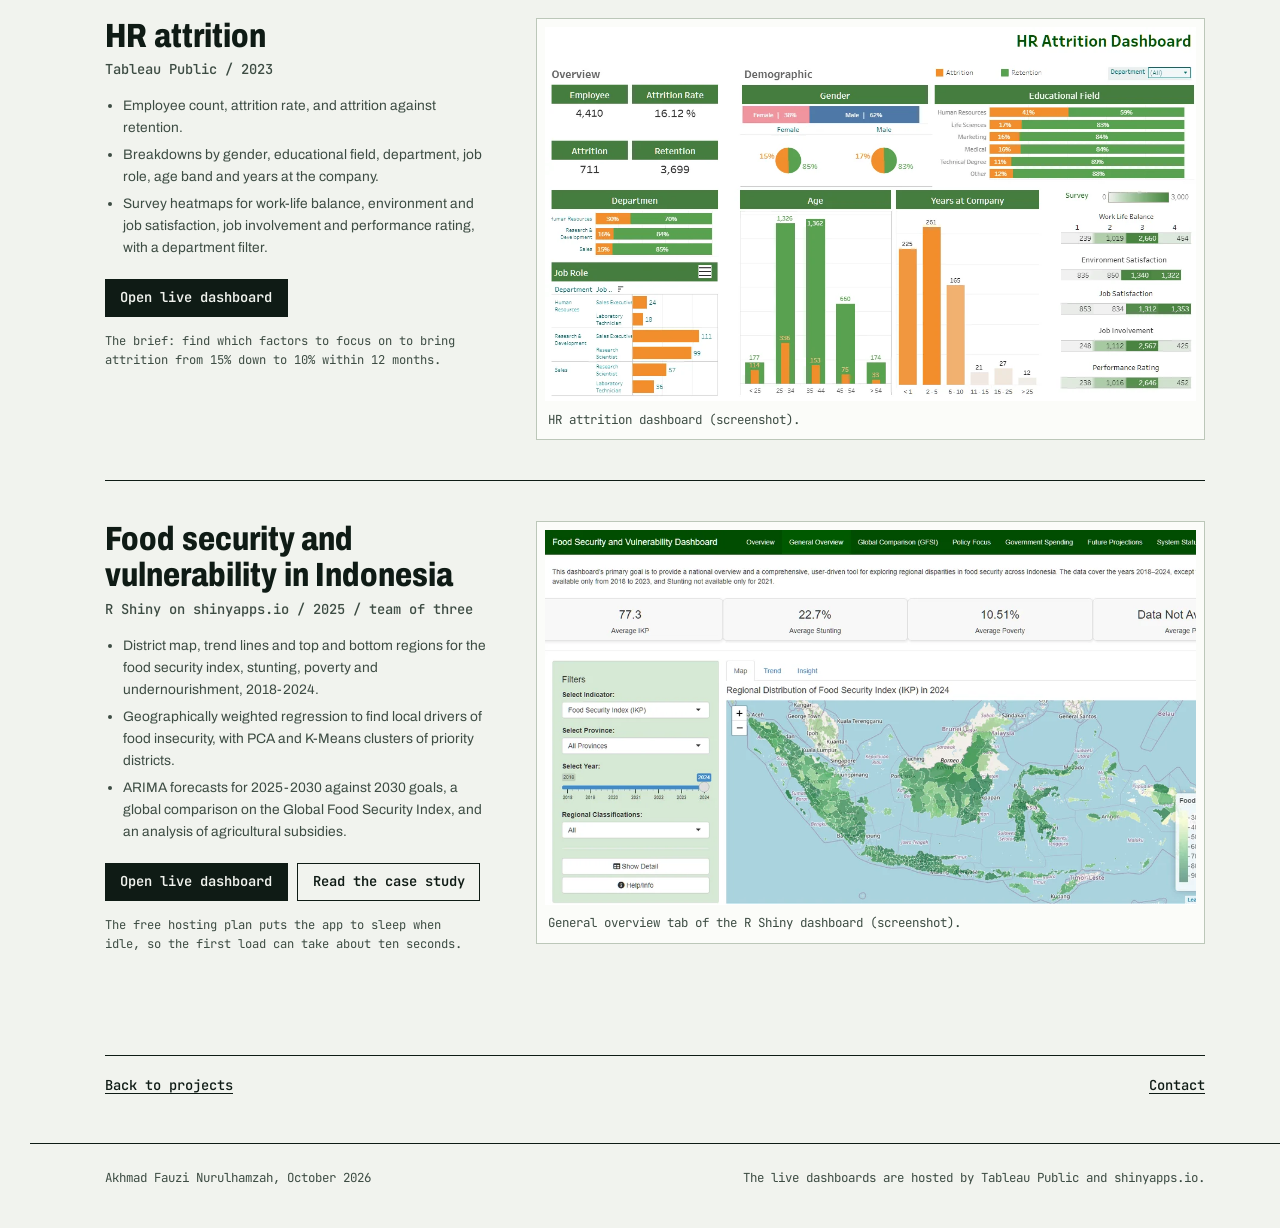
==== commit b5c3e926: "Apply portfolio review: umbrella headline, CV download, three lead projects, shorter navigation, pla" ====
--- a/dashboards/index.html
+++ b/dashboards/index.html
@@ -9,7 +9,7 @@
   <link rel="canonical" href="https://anurulhamzah.github.io/dashboards/">
   <link rel="icon" href="../assets/favicon.svg" type="image/svg+xml">
   <link rel="preload" href="../assets/fonts/archivo-var.woff2" as="font" type="font/woff2" crossorigin>
-  <link rel="stylesheet" href="../assets/css/style.css">
+  <link rel="stylesheet" href="../assets/css/style.css?v=1a0fa28e">
   <meta property="og:type" content="website">
   <meta property="og:title" content="Dashboards by Akhmad Fauzi Nurulhamzah">
   <meta property="og:description" content="Tableau dashboards you can open and filter live.">
@@ -25,11 +25,10 @@
     <div class="wrap">
       <a class="brand" href="../">A. Fauzi <span>Nurulhamzah</span></a>
       <nav class="nav" aria-label="Primary">
-        <a href="../#thesis">Thesis</a>
-        <a href="../#work">Projects</a>
-        <a href="./" aria-current="page">Dashboards</a>
+        <a href="../#thesis">Research</a>
+        <a href="../#work" aria-current="page">Work</a>
         <a href="../#about">About</a>
-        <a href="../#experience">Experience</a>
+        <a href="../assets/cv/Akhmad-Fauzi-Nurulhamzah-CV.pdf" download>CV</a>
         <a href="../#contact">Contact</a>
       </nav>
     </div>
@@ -159,6 +158,6 @@
       <span>The live dashboards are hosted by Tableau Public and shinyapps.io.</span>
     </div>
   </footer>
-  <script src="../assets/js/main.js" defer></script>
+  <script src="../assets/js/main.js?v=9e908470" defer></script>
 </body>
 </html>
--- a/assets/css/style.css
+++ b/assets/css/style.css
@@ -143,7 +143,7 @@
 .hero { padding-block: clamp(2.5rem, 7vw, 5.5rem) clamp(2rem, 5vw, 3.5rem); }
 .hero__grid { display: grid; gap: 2.5rem clamp(1.5rem, 4vw, 4rem); grid-template-columns: minmax(0, 1fr); align-items: start; }
 @media (min-width: 960px) { .hero__grid { grid-template-columns: minmax(0, 7fr) minmax(0, 5fr); } }
-.hero h1 { margin-bottom: 1.5rem; max-width: 19ch; font-size: clamp(2.4rem, 1.5rem + 3.8vw, 4.6rem); }
+.hero h1 { margin-bottom: 1.5rem; max-width: 21ch; font-size: clamp(2.3rem, 1.4rem + 3.1vw, 3.9rem); }
 .hero .lede { margin-bottom: 1.5rem; max-width: 52ch; font-size: var(--step-0); line-height: 1.6; }
 .actions { display: flex; flex-wrap: wrap; gap: 0.75rem 1rem; align-items: center; margin-top: 1.75rem; }
 .btn {
@@ -416,3 +416,66 @@
 .paper__head .more li { grid-template-columns: minmax(0, 1fr); }
 @media (min-width: 640px) { .paper__head .more li { grid-template-columns: minmax(0, 3fr) minmax(0, 2fr); } }
 .paper__head .dash__note { margin-top: 1rem; }
+
+/* approach: the pipeline */
+.pipe { list-style: none; margin: 0; padding: 0; border-top: 1px solid var(--ink); }
+.pipe__row { display: grid; gap: 0.75rem 2rem; grid-template-columns: minmax(0, 1fr); padding: 1.4rem 0; border-bottom: 1px solid var(--rule); }
+@media (min-width: 900px) { .pipe__row { grid-template-columns: 3.5rem minmax(0, 4fr) minmax(0, 8fr); align-items: start; } }
+.pipe__row > * { min-width: 0; }
+.pipe__no { font: 500 var(--step--1)/1.3 var(--font-mono); color: var(--tape); padding-top: 0.35rem; }
+.pipe__what h3 { margin-bottom: 0.35rem; }
+.pipe__what p { margin: 0; color: var(--ink-2); font-size: var(--step--1); max-width: 34ch; }
+.pipe__proof { margin: 0; padding-left: 1.1rem; font-size: var(--step--1); color: var(--ink-2); }
+.pipe__proof li { margin-bottom: 0.45rem; max-width: 80ch; }
+.pipe__proof a { color: var(--canopy); }
+
+/* tables with prose cells */
+.datatable--text { max-width: none; }
+.datatable--text th, .datatable--text td { text-align: left; vertical-align: top; line-height: 1.55; }
+.datatable--text { font-family: var(--font-sans); font-size: var(--step--1); }
+.datatable--text th, .datatable--text caption { font-family: var(--font-mono); }
+.datatable--text td:nth-child(2) { color: var(--ink); max-width: 62ch; }
+.datatable--text td:first-child, .datatable--text th:first-child { white-space: nowrap; padding-left: 0; }
+.datatable--text td:last-child { font: 400 0.74rem/1.7 var(--font-mono); color: var(--ink-2); min-width: 15rem; }
+.datatable--text code { background: none; padding: 0; display: block; }
+/* approach: visual pipeline rail (enhanced by JS on wide screens; plain list otherwise) */
+.flow7 { display: none; margin: 0 0 0.5rem; }
+.js .flow7 { display: block; }
+@media (max-width: 899px) { .js .flow7 { display: none; } }
+.flow7__groups { display: grid; grid-template-columns: repeat(7, minmax(0, 1fr)); margin-bottom: 1rem; }
+.flow7__groups span { border-top: 2px solid var(--ink); margin: 0 0.6rem; padding-top: 0.45rem; font: 600 0.72rem/1.2 var(--font-mono); letter-spacing: 0.08em; text-transform: uppercase; color: var(--ink-2); }
+.flow7__rail { position: relative; display: grid; grid-template-columns: repeat(7, minmax(0, 1fr)); }
+.flow7__rail::before { content: ""; position: absolute; left: calc(100% / 14); right: calc(100% / 14); top: 22px; border-top: 2px solid var(--ink); }
+.flow7__rail::after { content: ""; position: absolute; left: calc(100% / 14); right: calc(100% / 14); top: 26px; height: 8px; background: repeating-linear-gradient(to right, var(--ink-2) 0 1px, transparent 1px 10px); opacity: 0.55; }
+.flow7__stop { position: relative; z-index: 1; display: flex; flex-direction: column; align-items: center; gap: 0.45rem; background: none; border: 0; padding: 0 0.25rem 0.5rem; cursor: pointer; color: var(--ink); font: inherit; text-align: center; }
+.flow7__dot { width: 44px; height: 44px; border-radius: 50%; display: grid; place-items: center; background: var(--paper-2); border: 2px solid var(--ink); font: 600 0.8rem/1 var(--font-mono); transition: transform 0.15s ease, background-color 0.15s ease, border-color 0.15s ease, color 0.15s ease; }
+.flow7__name { margin-top: 1rem; font-weight: 700; font-stretch: 90%; font-size: var(--step-0); }
+.flow7__stop:hover .flow7__dot { border-color: var(--tape); transform: scale(1.06); }
+.flow7__stop[aria-selected="true"] .flow7__dot { background: var(--tape); border-color: var(--tape); color: var(--tape-ink); transform: scale(1.12); }
+.flow7__stop[aria-selected="true"] .flow7__name { text-decoration: underline; text-decoration-color: var(--tape); text-decoration-thickness: 2px; text-underline-offset: 0.25em; }
+
+/* the panels: only the active one shows while the rail is in use */
+.pipe.is-tabs { border-top: 0; position: relative; margin-top: 0.5rem; display: grid; }
+/* all panels share one grid cell, so the box is always as tall as the tallest panel and the page never jumps */
+.pipe.is-tabs .pipe__row { grid-area: 1 / 1; visibility: hidden; border: 1px solid var(--ink); border-left: 4px solid var(--tape); padding: 1.6rem 1.75rem; background: var(--paper); }
+.pipe.is-tabs .pipe__row.is-active { visibility: visible; }
+.pipe.is-tabs::before { content: ""; position: absolute; top: -9px; left: calc((100% / 7) * (var(--pos, 0) + 0.5) - 9px); width: 16px; height: 16px; background: var(--paper); border-top: 1px solid var(--ink); border-left: 1px solid var(--ink); transform: rotate(45deg); z-index: 2; transition: left 0.2s ease; }
+.pipe.is-tabs .pipe__no { font-size: 1.6rem; line-height: 1; }
+.pipe.is-tabs .pipe__what h3 { font-size: var(--step-2); font-stretch: 78%; font-weight: 800; }
+.pipe.is-tabs .pipe__what p { font-size: var(--step-0); max-width: 30ch; }
+.pipe.is-tabs .pipe__proof { font-size: var(--step-0); }
+@media (prefers-reduced-motion: no-preference) {
+  .pipe.is-tabs .pipe__row.is-active { animation: pipe-in 0.25s ease both; }
+  @keyframes pipe-in { from { transform: translateY(6px); } to { transform: none; } }
+}
+.flow7[hidden], .js .flow7[hidden] { display: none; }
+
+/* plain-language summary at the top of each case study */
+.tldr { border: 1px solid var(--ink); border-left: 4px solid var(--tape); padding: 1rem 1.25rem; margin: 1.5rem 0 0; max-width: none; font-size: var(--step-0); line-height: 1.6; }
+.tldr b { font: 600 0.78rem/1 var(--font-mono); letter-spacing: 0.08em; text-transform: uppercase; color: var(--tape); margin-right: 0.5rem; }
+
+/* collapsed technical detail */
+.repro { border-top: 1px solid var(--rule); border-bottom: 1px solid var(--rule); padding: 0.75rem 0; }
+.repro summary { cursor: pointer; font: 600 var(--step--1)/1.4 var(--font-mono); }
+.repro[open] summary { margin-bottom: 1rem; }
+.repro .datatable { margin-top: 0; }
